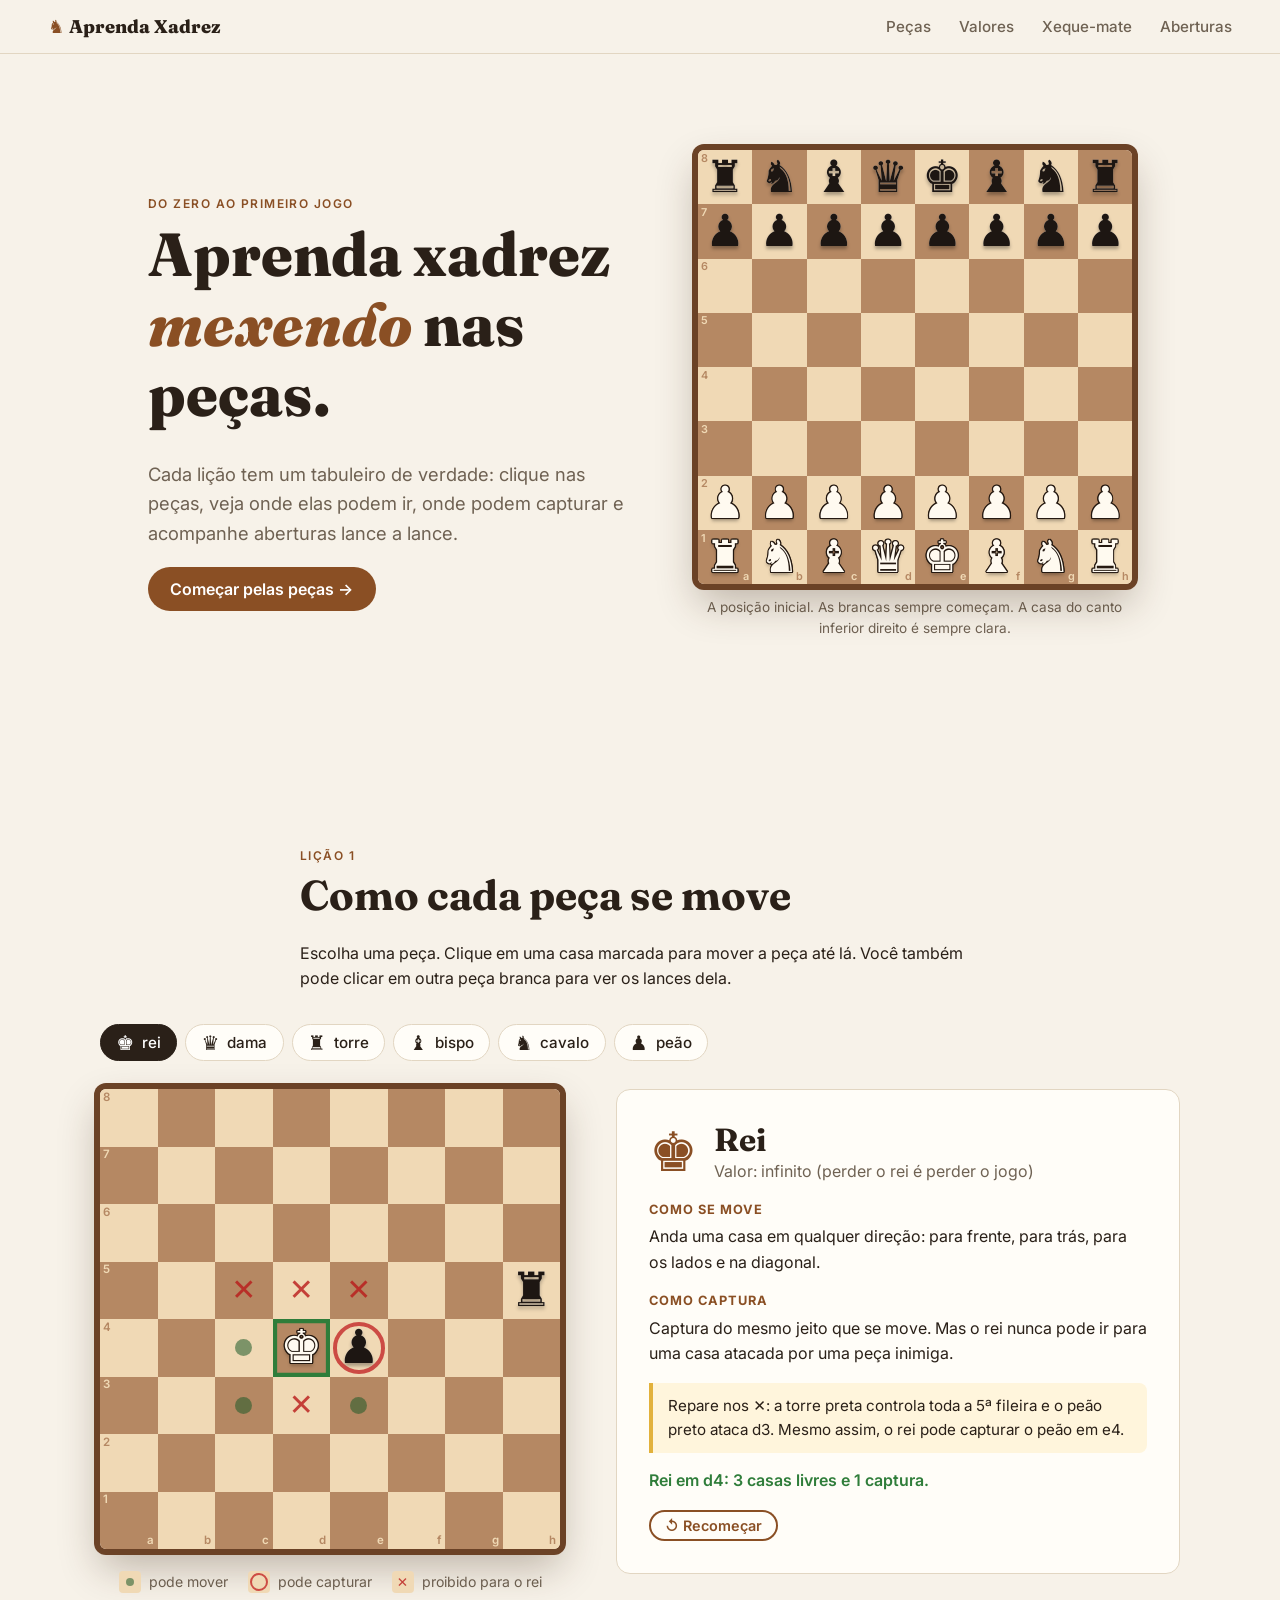
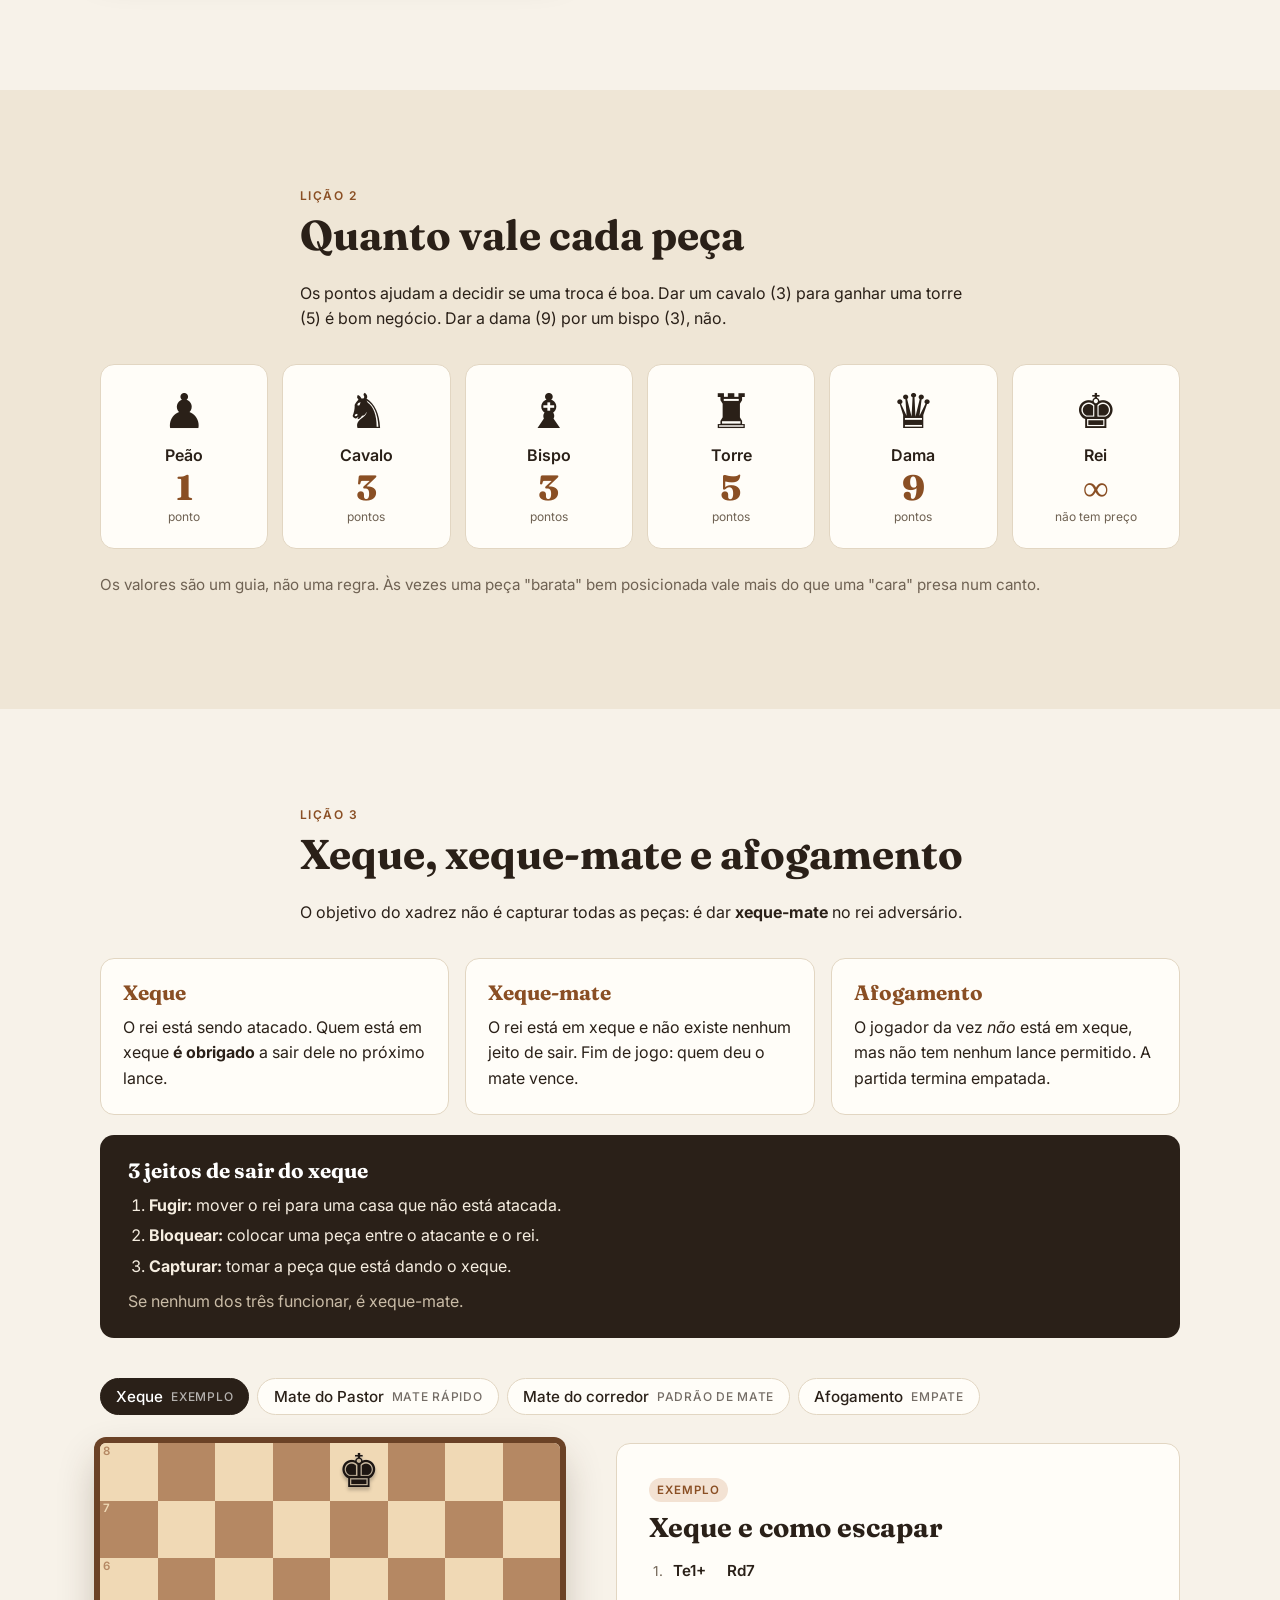
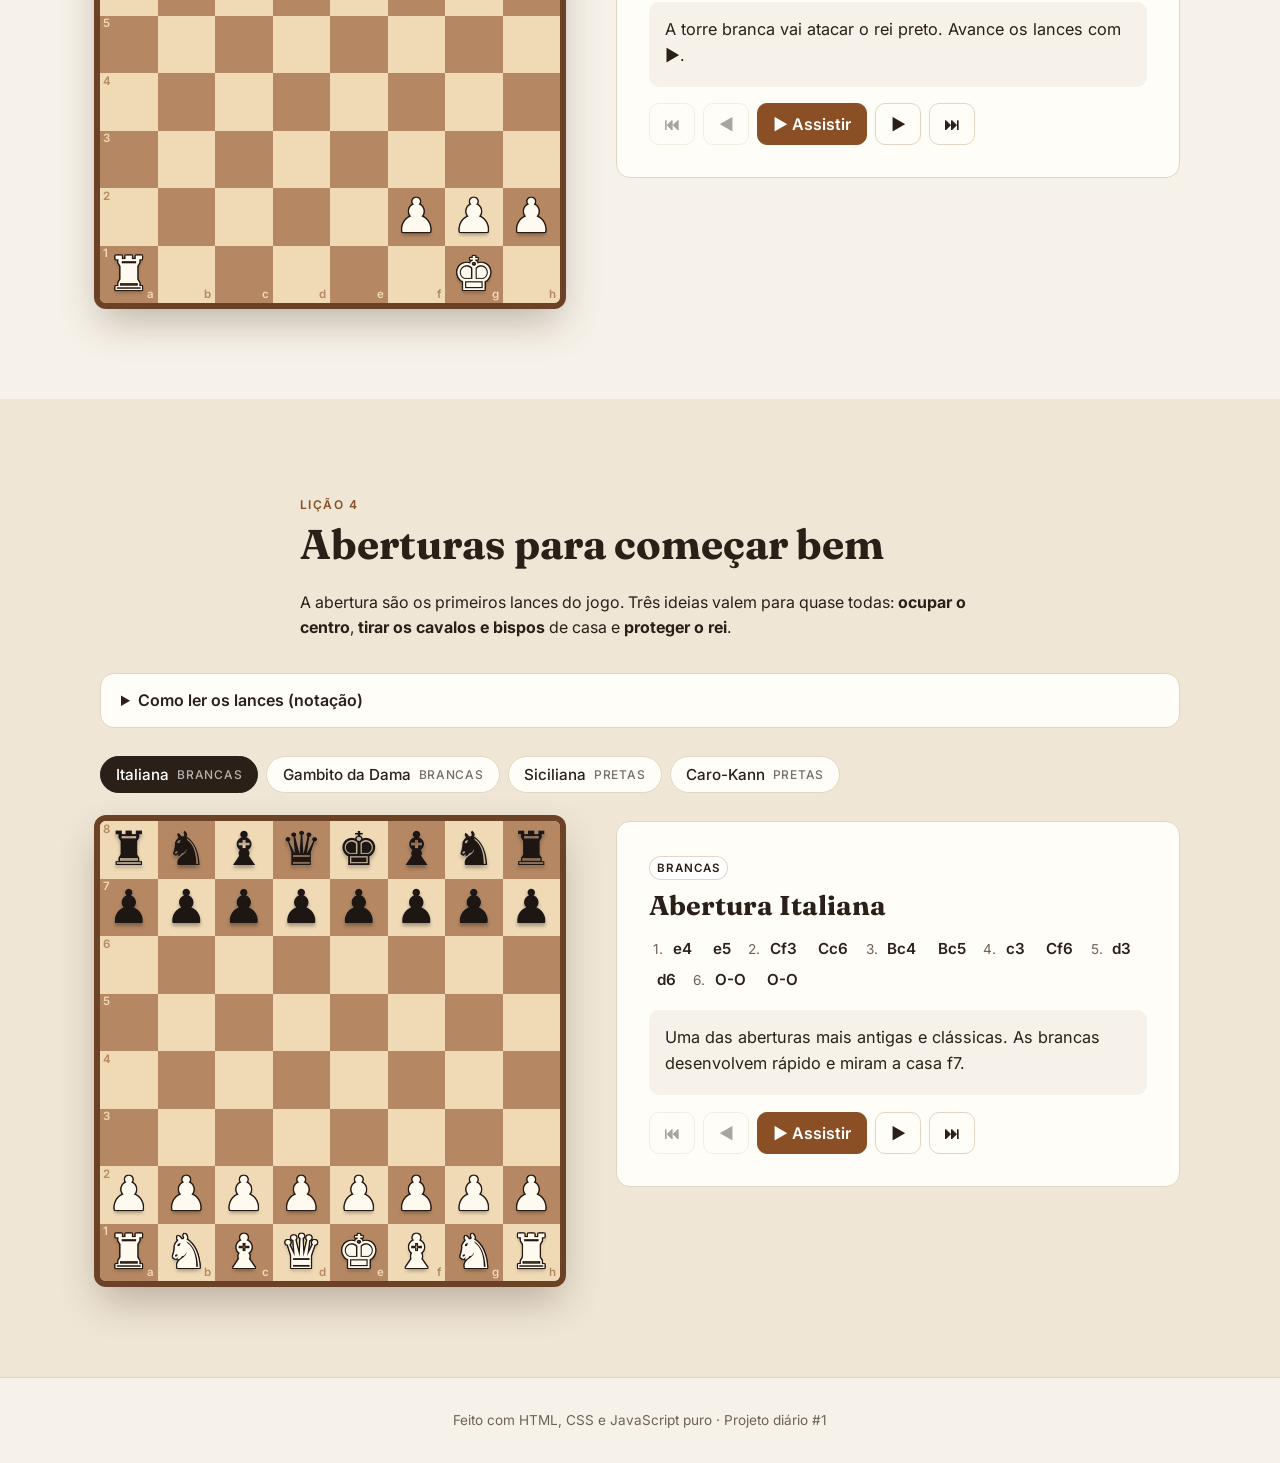
==== 2026-11-06-xadrez/index.html @ fc5ac52d "Dia 1: site interativo para aprender xadrez Movimento das peças, valores, xeque-mate e aberturas (It" ====
<!DOCTYPE html>
<html lang="pt-BR">
<head>
  <meta charset="UTF-8">
  <meta name="viewport" content="width=device-width, initial-scale=1">
  <title>Aprenda Xadrez</title>
  <meta name="description" content="Aprenda a jogar xadrez: movimento das peças, valores, xeque-mate e aberturas, tudo interativo.">
  <link rel="preconnect" href="https://fonts.googleapis.com">
  <link rel="preconnect" href="https://fonts.gstatic.com" crossorigin>
  <link href="https://fonts.googleapis.com/css2?family=Fraunces:opsz,wght@9..144,600;9..144,800&family=Inter:wght@400;500;600&display=swap" rel="stylesheet">
  <link rel="stylesheet" href="style.css">
</head>
<body>
  <header class="topbar">
    <a class="brand" href="#inicio"><span aria-hidden="true">♞&#xFE0E;</span> Aprenda Xadrez</a>
    <nav aria-label="Seções">
      <a href="#pecas">Peças</a>
      <a href="#valores">Valores</a>
      <a href="#xeque">Xeque-mate</a>
      <a href="#aberturas">Aberturas</a>
    </nav>
  </header>

  <main>
    <section id="inicio" class="hero">
      <div class="hero-text">
        <p class="eyebrow">Do zero ao primeiro jogo</p>
        <h1>Aprenda xadrez <em>mexendo</em> nas peças.</h1>
        <p class="lead">Cada lição tem um tabuleiro de verdade: clique nas peças, veja onde elas podem ir, onde podem capturar e acompanhe aberturas lance a lance.</p>
        <a class="btn" href="#pecas">Começar pelas peças →</a>
      </div>
      <div class="hero-board">
        <div class="board" id="hero-board" aria-label="Tabuleiro na posição inicial"></div>
        <p class="caption">A posição inicial. As brancas sempre começam. A casa do canto inferior direito é sempre clara.</p>
      </div>
    </section>

    <section id="pecas" class="section">
      <div class="section-head">
        <p class="eyebrow">Lição 1</p>
        <h2>Como cada peça se move</h2>
        <p>Escolha uma peça. Clique em uma casa marcada para mover a peça até lá. Você também pode clicar em outra peça branca para ver os lances dela.</p>
      </div>

      <div class="tabs" id="piece-tabs" role="tablist" aria-label="Peças"></div>

      <div class="lesson">
        <div class="board-wrap">
          <div class="board" id="explorer-board"></div>
          <ul class="legend">
            <li><span class="key key-move"></span> pode mover</li>
            <li><span class="key key-capture"></span> pode capturar</li>
            <li><span class="key key-danger">✕</span> proibido para o rei</li>
          </ul>
        </div>
        <article class="panel" id="explorer-info" aria-live="polite">
          <div class="piece-title">
            <span class="piece-glyph" id="ex-glyph"></span>
            <div>
              <h3 id="ex-name"></h3>
              <p class="muted" id="ex-value"></p>
            </div>
          </div>
          <h4>Como se move</h4>
          <p id="ex-move"></p>
          <h4>Como captura</h4>
          <p id="ex-capture"></p>
          <p class="tip" id="ex-tip"></p>
          <p class="counter" id="ex-counter"></p>
          <button class="btn btn-ghost" id="ex-reset" type="button">↺ Recomeçar</button>
        </article>
      </div>
    </section>

    <section id="valores" class="section alt">
      <div class="section-head">
        <p class="eyebrow">Lição 2</p>
        <h2>Quanto vale cada peça</h2>
        <p>Os pontos ajudam a decidir se uma troca é boa. Dar um cavalo (3) para ganhar uma torre (5) é bom negócio. Dar a dama (9) por um bispo (3), não.</p>
      </div>
      <div class="values" id="values"></div>
      <p class="note-box">Os valores são um guia, não uma regra. Às vezes uma peça "barata" bem posicionada vale mais do que uma "cara" presa num canto.</p>
    </section>

    <section id="xeque" class="section">
      <div class="section-head">
        <p class="eyebrow">Lição 3</p>
        <h2>Xeque, xeque-mate e afogamento</h2>
        <p>O objetivo do xadrez não é capturar todas as peças: é dar <strong>xeque-mate</strong> no rei adversário.</p>
      </div>

      <div class="rules">
        <div class="rule">
          <h3>Xeque</h3>
          <p>O rei está sendo atacado. Quem está em xeque <strong>é obrigado</strong> a sair dele no próximo lance.</p>
        </div>
        <div class="rule">
          <h3>Xeque-mate</h3>
          <p>O rei está em xeque e não existe nenhum jeito de sair. Fim de jogo: quem deu o mate vence.</p>
        </div>
        <div class="rule">
          <h3>Afogamento</h3>
          <p>O jogador da vez <em>não</em> está em xeque, mas não tem nenhum lance permitido. A partida termina empatada.</p>
        </div>
      </div>

      <div class="escape">
        <h3>3 jeitos de sair do xeque</h3>
        <ol>
          <li><strong>Fugir:</strong> mover o rei para uma casa que não está atacada.</li>
          <li><strong>Bloquear:</strong> colocar uma peça entre o atacante e o rei.</li>
          <li><strong>Capturar:</strong> tomar a peça que está dando o xeque.</li>
        </ol>
        <p class="muted">Se nenhum dos três funcionar, é xeque-mate.</p>
      </div>

      <div class="player" id="mate-player"></div>
    </section>

    <section id="aberturas" class="section alt">
      <div class="section-head">
        <p class="eyebrow">Lição 4</p>
        <h2>Aberturas para começar bem</h2>
        <p>A abertura são os primeiros lances do jogo. Três ideias valem para quase todas: <strong>ocupar o centro</strong>, <strong>tirar os cavalos e bispos</strong> de casa e <strong>proteger o rei</strong>.</p>
      </div>

      <details class="notation">
        <summary>Como ler os lances (notação)</summary>
        <p>Cada casa tem um nome: a letra da coluna (a–h) e o número da fileira (1–8). A letra antes da casa diz qual peça se moveu:</p>
        <ul>
          <li><strong>R</strong> = Rei, <strong>D</strong> = Dama, <strong>T</strong> = Torre, <strong>B</strong> = Bispo, <strong>C</strong> = Cavalo. O peão não tem letra.</li>
          <li><strong>x</strong> = captura (ex.: <code>Cxd4</code>, o cavalo captura em d4).</li>
          <li><strong>+</strong> = xeque, <strong>#</strong> = xeque-mate.</li>
          <li><strong>O-O</strong> = roque: o rei anda duas casas em direção à torre e a torre pula por cima dele, deixando o rei protegido no canto.</li>
        </ul>
      </details>

      <div class="player" id="opening-player"></div>
    </section>
  </main>

  <footer class="footer">
    <p>Feito com HTML, CSS e JavaScript puro · Projeto diário #1</p>
  </footer>

  <script src="app.js"></script>
</body>
</html>
---- 2026-11-06-xadrez/style.css ----
:root {
  --bg: #f7f2e9;
  --bg-alt: #efe6d6;
  --surface: #fffdf8;
  --ink: #2a2018;
  --muted: #6f6253;
  --line: #e2d6c2;
  --accent: #8a4f24;
  --accent-ink: #fff;
  --sq-light: #f0d9b5;
  --sq-dark: #b58863;
  --move: rgba(30, 90, 40, 0.55);
  --capture: rgba(196, 40, 40, 0.8);
  --danger: rgba(185, 25, 25, 0.8);
  --last: rgba(255, 221, 51, 0.45);
  --select: #2f7d3a;
  --radius: 14px;
  --serif: "Fraunces", Georgia, serif;
  --sans: "Inter", system-ui, -apple-system, "Segoe UI", sans-serif;
  --glyph: "Segoe UI Symbol", "Noto Sans Symbols 2", "Apple Symbols", "DejaVu Sans", serif;
}

* { box-sizing: border-box; }
html { scroll-behavior: smooth; scroll-padding-top: 72px; }
body {
  margin: 0;
  background: var(--bg);
  color: var(--ink);
  font: 16px/1.6 var(--sans);
}
h1, h2, h3 { font-family: var(--serif); line-height: 1.15; margin: 0 0 .5em; }
h4 { margin: 1.2em 0 .3em; font-size: .8rem; text-transform: uppercase; letter-spacing: .08em; color: var(--accent); }
p { margin: 0 0 1em; }
code { background: var(--bg-alt); padding: .1em .35em; border-radius: 4px; }
.muted { color: var(--muted); }

/* ---------- Topo ---------- */
.topbar {
  position: sticky; top: 0; z-index: 10;
  display: flex; align-items: center; justify-content: space-between; gap: 16px;
  padding: 12px clamp(16px, 4vw, 48px);
  background: rgba(247, 242, 233, .92);
  backdrop-filter: blur(8px);
  border-bottom: 1px solid var(--line);
}
.brand { font-family: var(--serif); font-weight: 800; font-size: 1.15rem; color: var(--ink); text-decoration: none; white-space: nowrap; }
.brand span { font-family: var(--glyph); color: var(--accent); }
.topbar nav { display: flex; gap: clamp(10px, 2.5vw, 28px); overflow-x: auto; }
.topbar nav a { color: var(--muted); text-decoration: none; font-weight: 500; font-size: .95rem; white-space: nowrap; }
.topbar nav a:hover { color: var(--accent); }

/* ---------- Seções ---------- */
.section, .hero { padding: clamp(48px, 8vw, 96px) clamp(16px, 4vw, 48px); }
.section > *, .hero { max-width: 1080px; margin-left: auto; margin-right: auto; }
.section.alt { background: var(--bg-alt); }
.section-head { max-width: 680px; margin-bottom: 32px; }
.section-head h2 { font-size: clamp(1.8rem, 4vw, 2.6rem); }
.eyebrow { text-transform: uppercase; letter-spacing: .12em; font-size: .75rem; font-weight: 600; color: var(--accent); margin-bottom: .6em; }

.hero { display: grid; grid-template-columns: 1.1fr 1fr; gap: clamp(32px, 6vw, 72px); align-items: center; }
.hero h1 { font-size: clamp(2.3rem, 5.5vw, 3.8rem); font-weight: 800; }
.hero h1 em { color: var(--accent); }
.lead { font-size: 1.15rem; color: var(--muted); max-width: 34em; }
.caption { font-size: .85rem; color: var(--muted); margin-top: 12px; text-align: center; }

.btn {
  display: inline-block; border: 0; cursor: pointer;
  background: var(--accent); color: var(--accent-ink);
  font: 600 1rem var(--sans); text-decoration: none;
  padding: .75em 1.4em; border-radius: 999px;
  transition: transform .15s, box-shadow .15s;
}
.btn:hover { transform: translateY(-1px); box-shadow: 0 6px 18px rgba(138, 79, 36, .25); }
.btn-ghost { background: transparent; color: var(--accent); box-shadow: inset 0 0 0 2px var(--accent); padding: .5em 1.1em; font-size: .9rem; }
.btn-ghost:hover { box-shadow: inset 0 0 0 2px var(--accent); background: rgba(138, 79, 36, .08); }

/* ---------- Tabuleiro ---------- */
.board {
  display: grid; grid-template-columns: repeat(8, 1fr);
  width: 100%; max-width: 460px; aspect-ratio: 1;
  margin: 0 auto;
  container-type: inline-size;
  border-radius: 6px; overflow: hidden;
  box-shadow: 0 0 0 6px #6b4226, 0 18px 40px rgba(60, 35, 15, .3);
}
.sq {
  position: relative; display: flex; align-items: center; justify-content: center;
  border: 0; padding: 0; margin: 0; font: inherit; color: inherit;
  aspect-ratio: 1;
}
button.sq { cursor: pointer; }
button.sq:focus-visible { outline: 3px solid #1d6fd6; outline-offset: -3px; z-index: 3; }
.sq.light { background-color: var(--sq-light); }
.sq.dark { background-color: var(--sq-dark); }
.sq.last { background-image: linear-gradient(var(--last), var(--last)); }
.sq.check { background-image: radial-gradient(circle, rgba(255, 0, 0, .9) 0%, rgba(230, 0, 0, .55) 40%, transparent 75%); }
.sq.selected { box-shadow: inset 0 0 0 .9cqw var(--select); }

.pc {
  position: relative; z-index: 2;
  font-family: var(--glyph); font-size: 10.2cqw; line-height: 1;
  user-select: none; pointer-events: none;
  transition: transform .12s;
}
.pc.w {
  color: #fffaf0;
  text-shadow:
    .28cqw 0 0 #241810, -.28cqw 0 0 #241810, 0 .28cqw 0 #241810, 0 -.28cqw 0 #241810,
    .2cqw .2cqw 0 #241810, -.2cqw -.2cqw 0 #241810, .2cqw -.2cqw 0 #241810, -.2cqw .2cqw 0 #241810,
    0 .6cqw .8cqw rgba(0, 0, 0, .3);
}
.pc.b {
  color: #1d1612;
  text-shadow: 0 0 .15cqw rgba(255, 255, 255, .6), 0 .6cqw .8cqw rgba(0, 0, 0, .3);
}
button.sq:hover .pc { transform: scale(1.06); }

.sq.move::after {
  content: ""; position: absolute; width: 30%; height: 30%;
  border-radius: 50%; background: var(--move); z-index: 1;
}
.sq.capture::after {
  content: ""; position: absolute; inset: 5%;
  border-radius: 50%; border: 1cqw solid var(--capture); z-index: 3;
}
.sq.danger::after {
  content: "✕"; position: absolute; z-index: 1;
  color: var(--danger); font-size: 6.5cqw; font-weight: 700; line-height: 1;
}
.coord { position: absolute; font-size: 2.5cqw; font-weight: 600; line-height: 1; pointer-events: none; }
.coord.rank { top: .6cqw; left: .7cqw; }
.coord.file { bottom: .6cqw; right: .8cqw; }
.sq.light .coord { color: var(--sq-dark); }
.sq.dark .coord { color: var(--sq-light); }

.legend { display: flex; flex-wrap: wrap; justify-content: center; gap: 8px 20px; list-style: none; padding: 0; margin: 22px 0 0; font-size: .88rem; color: var(--muted); }
.legend li { display: flex; align-items: center; gap: 8px; }
.key { width: 22px; height: 22px; border-radius: 4px; background: var(--sq-light); position: relative; display: inline-flex; align-items: center; justify-content: center; }
.key-move::after { content: ""; width: 8px; height: 8px; border-radius: 50%; background: var(--move); }
.key-capture::after { content: ""; position: absolute; inset: 2px; border-radius: 50%; border: 2.5px solid var(--capture); }
.key-danger { color: var(--danger); font-weight: 700; font-size: .85rem; }

/* ---------- Abas ---------- */
.tabs { display: flex; flex-wrap: wrap; gap: 8px; margin-bottom: 28px; }
.tab {
  display: inline-flex; align-items: center; gap: 8px;
  border: 1px solid var(--line); background: var(--surface); color: var(--ink);
  font: 500 .95rem var(--sans); padding: .5em 1em; border-radius: 999px; cursor: pointer;
  transition: background .15s, border-color .15s, color .15s;
}
.tab:hover { border-color: var(--accent); }
.tab[aria-selected="true"] { background: var(--ink); border-color: var(--ink); color: #fff; }
.tab .tg { font-family: var(--glyph); font-size: 1.25rem; line-height: 1; }
.tab small { opacity: .65; font-size: .75rem; text-transform: uppercase; letter-spacing: .06em; }

/* ---------- Lição / painel ---------- */
.lesson, .player-body { display: grid; grid-template-columns: minmax(0, 460px) minmax(0, 1fr); gap: clamp(28px, 5vw, 56px); align-items: start; }
.panel {
  background: var(--surface); border: 1px solid var(--line); border-radius: var(--radius);
  padding: clamp(20px, 3vw, 32px);
}
.piece-title { display: flex; align-items: center; gap: 16px; }
.piece-title h3 { font-size: 2rem; margin: 0; text-transform: capitalize; }
.piece-title p { margin: 0; }
.piece-glyph { font-family: var(--glyph); font-size: 3.4rem; line-height: 1; color: var(--accent); }
.tip { background: #fff5dc; border-left: 4px solid #e2b13c; padding: .7em 1em; border-radius: 0 8px 8px 0; font-size: .95rem; }
.counter { font-weight: 600; color: var(--select); }

/* ---------- Valores ---------- */
.values { display: grid; grid-template-columns: repeat(6, 1fr); gap: 14px; }
.value-card {
  background: var(--surface); border: 1px solid var(--line); border-radius: var(--radius);
  padding: 22px 12px; text-align: center;
}
.value-card .vg { font-family: var(--glyph); font-size: 3rem; line-height: 1; color: var(--ink); }
.value-card .vn { font-weight: 600; margin-top: 8px; text-transform: capitalize; }
.value-card .vp { font-family: var(--serif); font-size: 2.2rem; font-weight: 800; color: var(--accent); line-height: 1.1; }
.value-card .vl { font-size: .75rem; color: var(--muted); }
.note-box { margin-top: 24px; color: var(--muted); font-size: .95rem; }

/* ---------- Xeque ---------- */
.rules { display: grid; grid-template-columns: repeat(3, 1fr); gap: 16px; margin-bottom: 20px; }
.rule { background: var(--surface); border: 1px solid var(--line); border-radius: var(--radius); padding: 22px; }
.rule h3 { font-size: 1.3rem; color: var(--accent); }
.rule p { margin: 0; }
.escape { background: var(--ink); color: #f5ede0; border-radius: var(--radius); padding: 24px 28px; margin-bottom: 40px; }
.escape h3 { color: #fff; font-size: 1.3rem; }
.escape ol { margin: 0 0 .6em; padding-left: 1.3em; }
.escape li { margin-bottom: .3em; }
.escape .muted { color: #c9bba6; margin: 0; }

/* ---------- Player de lances ---------- */
.player .panel h3 { font-size: 1.7rem; }
.side-tag { display: inline-block; font-size: .72rem; font-weight: 600; text-transform: uppercase; letter-spacing: .08em; padding: .25em .7em; border-radius: 999px; margin-bottom: 10px; }
.side-tag.w { background: #fff; color: var(--ink); box-shadow: inset 0 0 0 1px var(--line); }
.side-tag.b { background: var(--ink); color: #fff; }
.side-tag.n { background: #f3e2d3; color: var(--accent); }
.movelist { display: flex; flex-wrap: wrap; gap: 4px 6px; list-style: none; padding: 0; margin: 14px 0 18px; }
.movelist li { display: inline-flex; align-items: baseline; gap: 2px; }
.movelist .num { color: var(--muted); font-size: .85rem; margin-left: 4px; }
.mv {
  border: 0; background: transparent; font: 600 .95rem var(--sans); color: var(--ink);
  padding: .25em .5em; border-radius: 6px; cursor: pointer;
}
.mv:hover { background: var(--bg-alt); }
.mv.active { background: var(--accent); color: #fff; }
.note { min-height: 5.2em; font-size: 1.02rem; background: var(--bg); border-radius: 10px; padding: 14px 16px; }
.note strong { color: var(--accent); }
.controls { display: flex; gap: 8px; flex-wrap: wrap; }
.ctrl {
  min-width: 46px; height: 42px; border-radius: 10px;
  border: 1px solid var(--line); background: var(--surface); color: var(--ink);
  font: 600 1rem var(--sans); cursor: pointer; padding: 0 12px;
}
.ctrl:hover:not(:disabled) { border-color: var(--accent); color: var(--accent); }
.ctrl:disabled { opacity: .4; cursor: default; }
.ctrl.play { background: var(--accent); border-color: var(--accent); color: #fff; min-width: 110px; }
.ctrl.play:hover { color: #fff; }

.notation { background: var(--surface); border: 1px solid var(--line); border-radius: var(--radius); padding: 14px 20px; margin-bottom: 28px; }
.notation summary { cursor: pointer; font-weight: 600; }
.notation[open] summary { margin-bottom: 10px; }
.notation ul { margin: 0; padding-left: 1.2em; }

.footer { text-align: center; padding: 32px 16px; color: var(--muted); font-size: .85rem; border-top: 1px solid var(--line); }
.footer p { margin: 0; }

/* ---------- Responsivo ---------- */
@media (max-width: 900px) {
  .hero, .lesson, .player-body { grid-template-columns: 1fr; }
  .hero-board { order: -1; }
  .values { grid-template-columns: repeat(3, 1fr); }
  .rules { grid-template-columns: 1fr; }
}
@media (max-width: 560px) {
  .topbar { flex-direction: column; align-items: flex-start; gap: 6px; padding-top: 10px; padding-bottom: 10px; }
  html { scroll-padding-top: 96px; }
  .values { grid-template-columns: repeat(2, 1fr); }
  .board { box-shadow: 0 0 0 4px #6b4226, 0 12px 28px rgba(60, 35, 15, .3); }
  .tab small { display: none; }
}
@media (prefers-reduced-motion: reduce) {
  html { scroll-behavior: auto; }
  * { transition: none !important; }
}
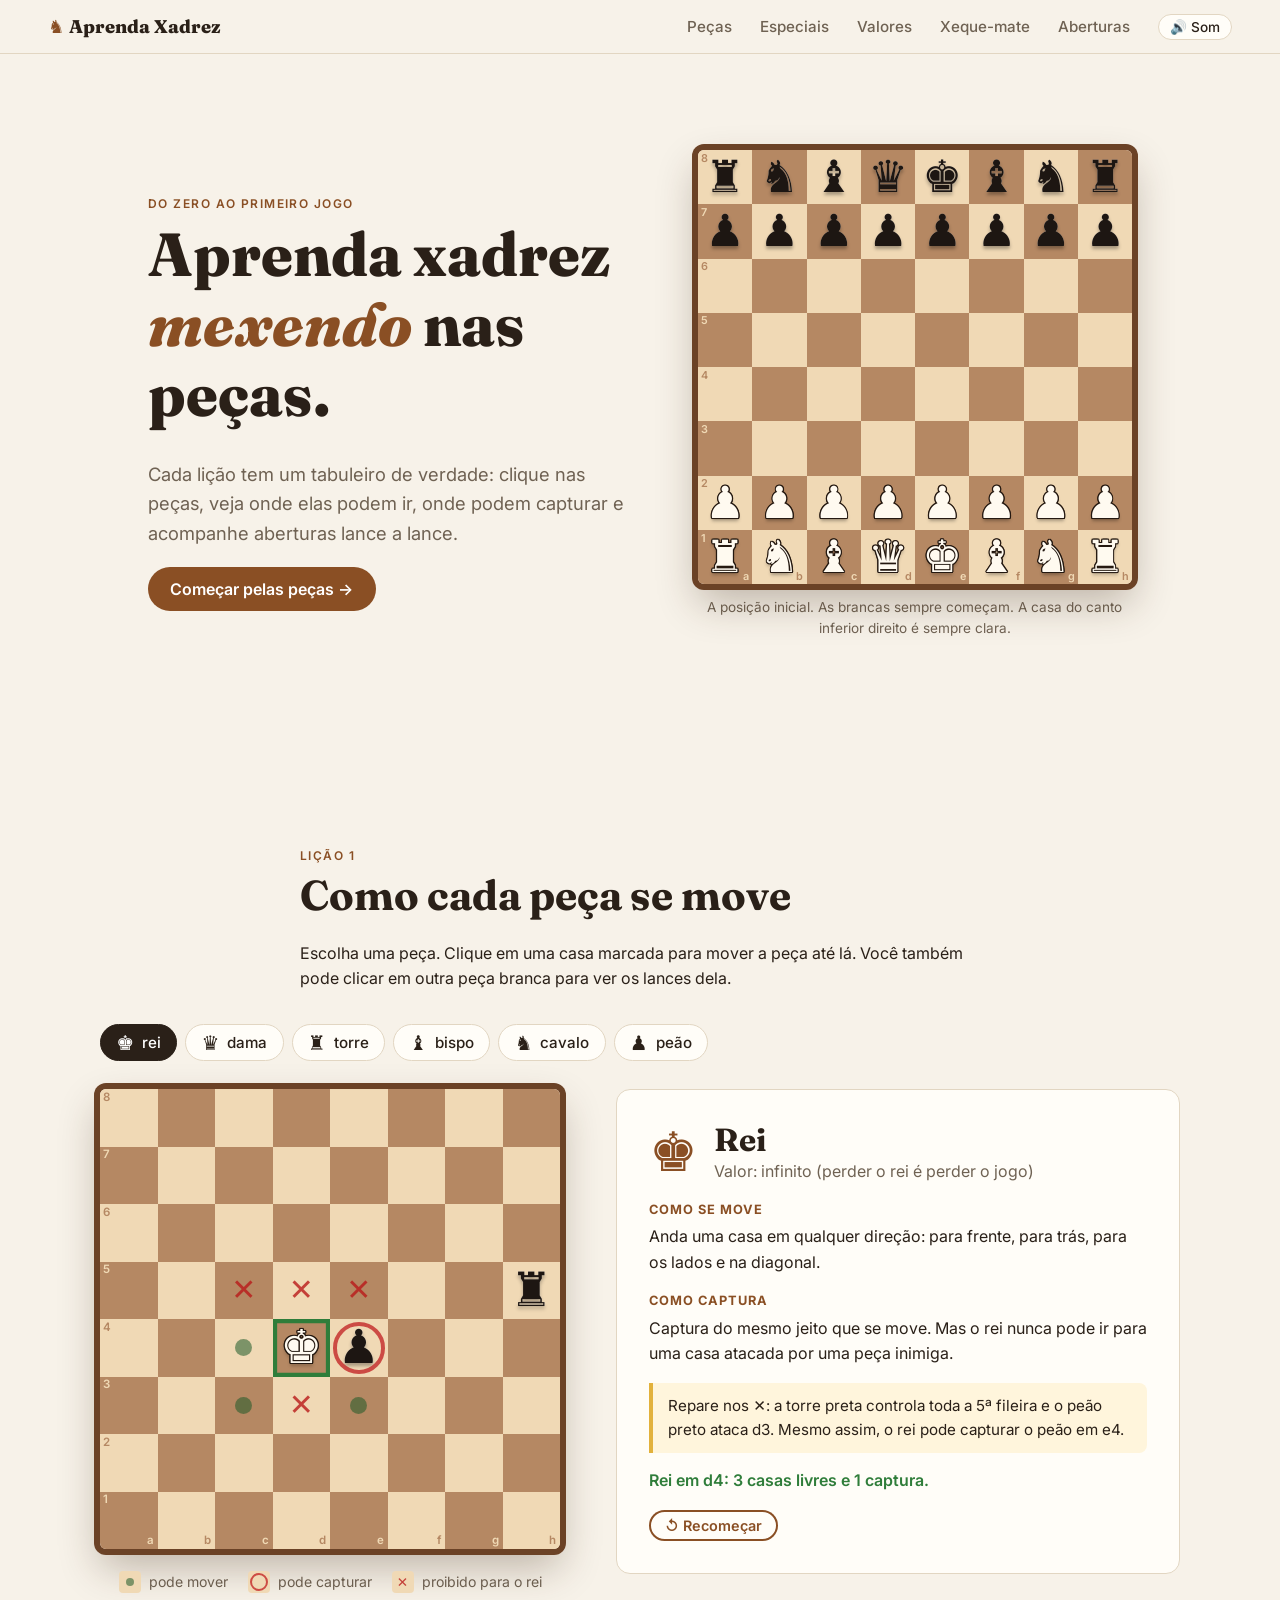
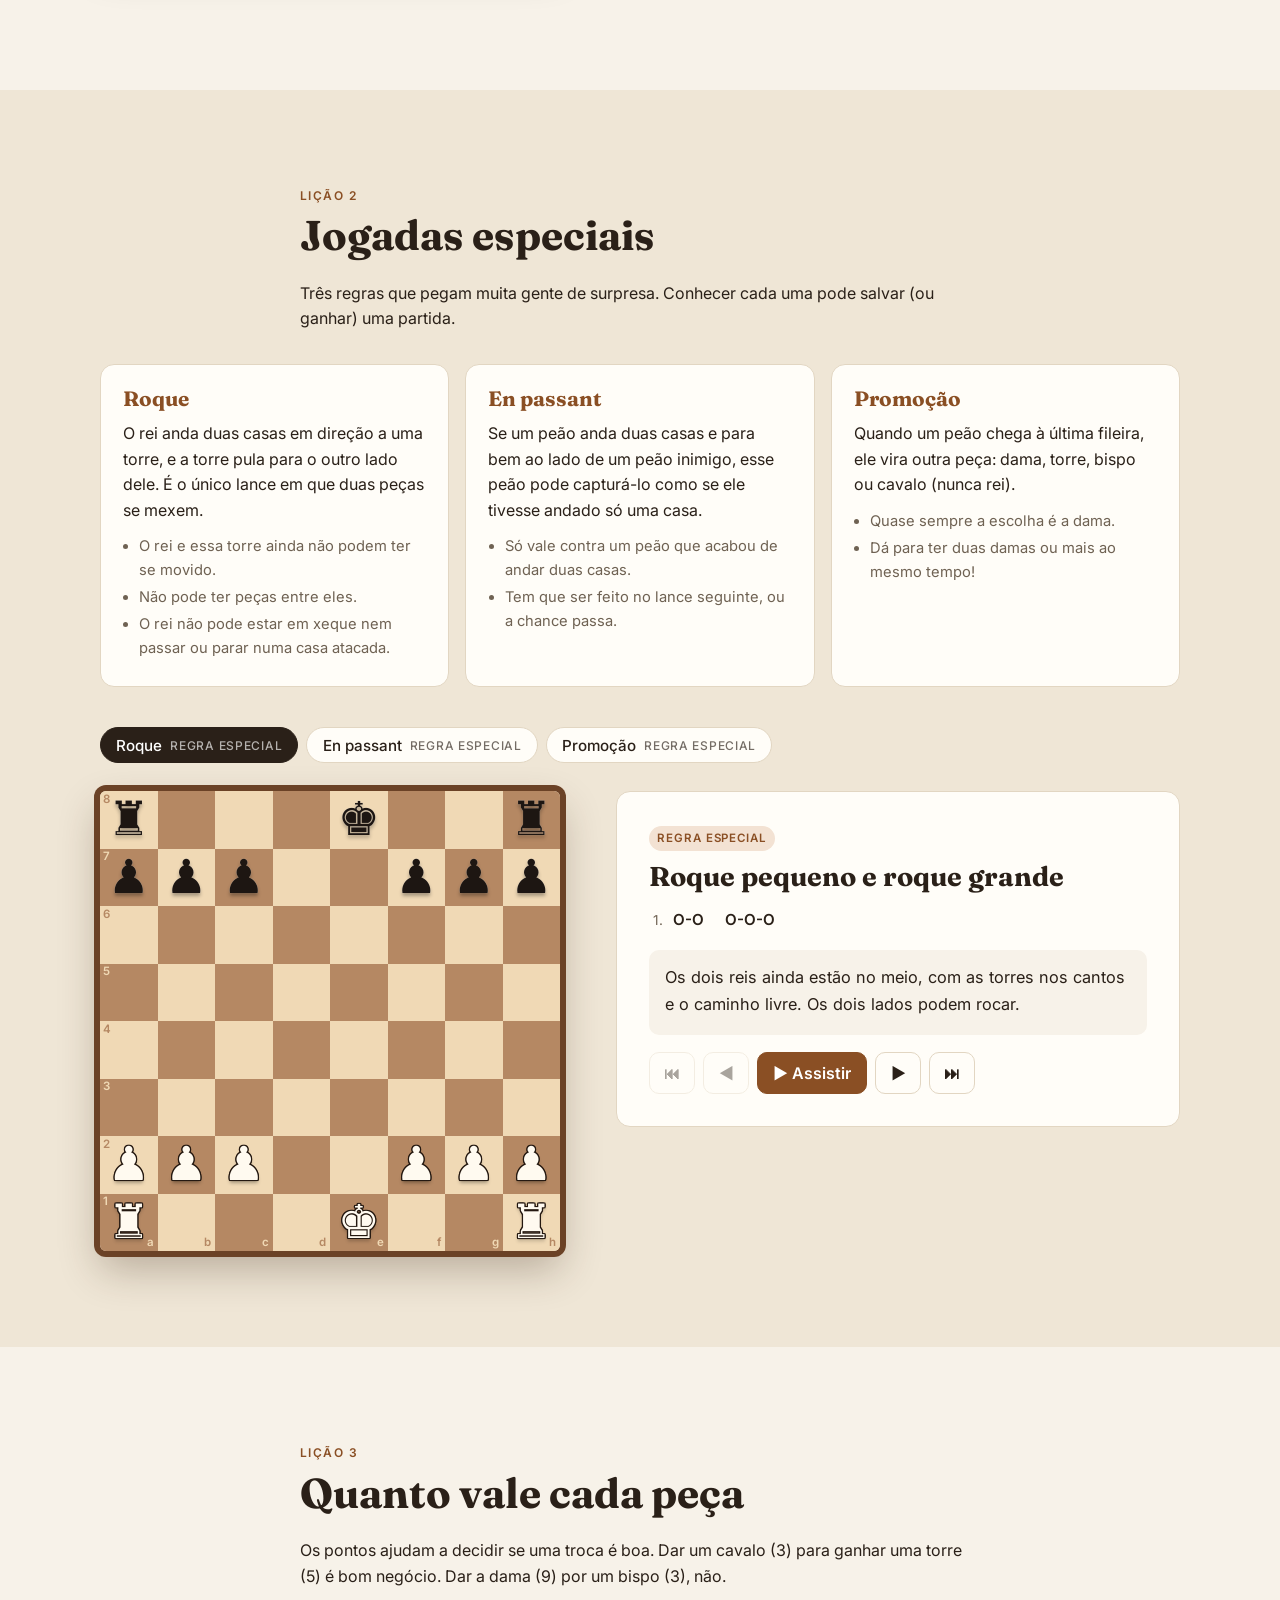
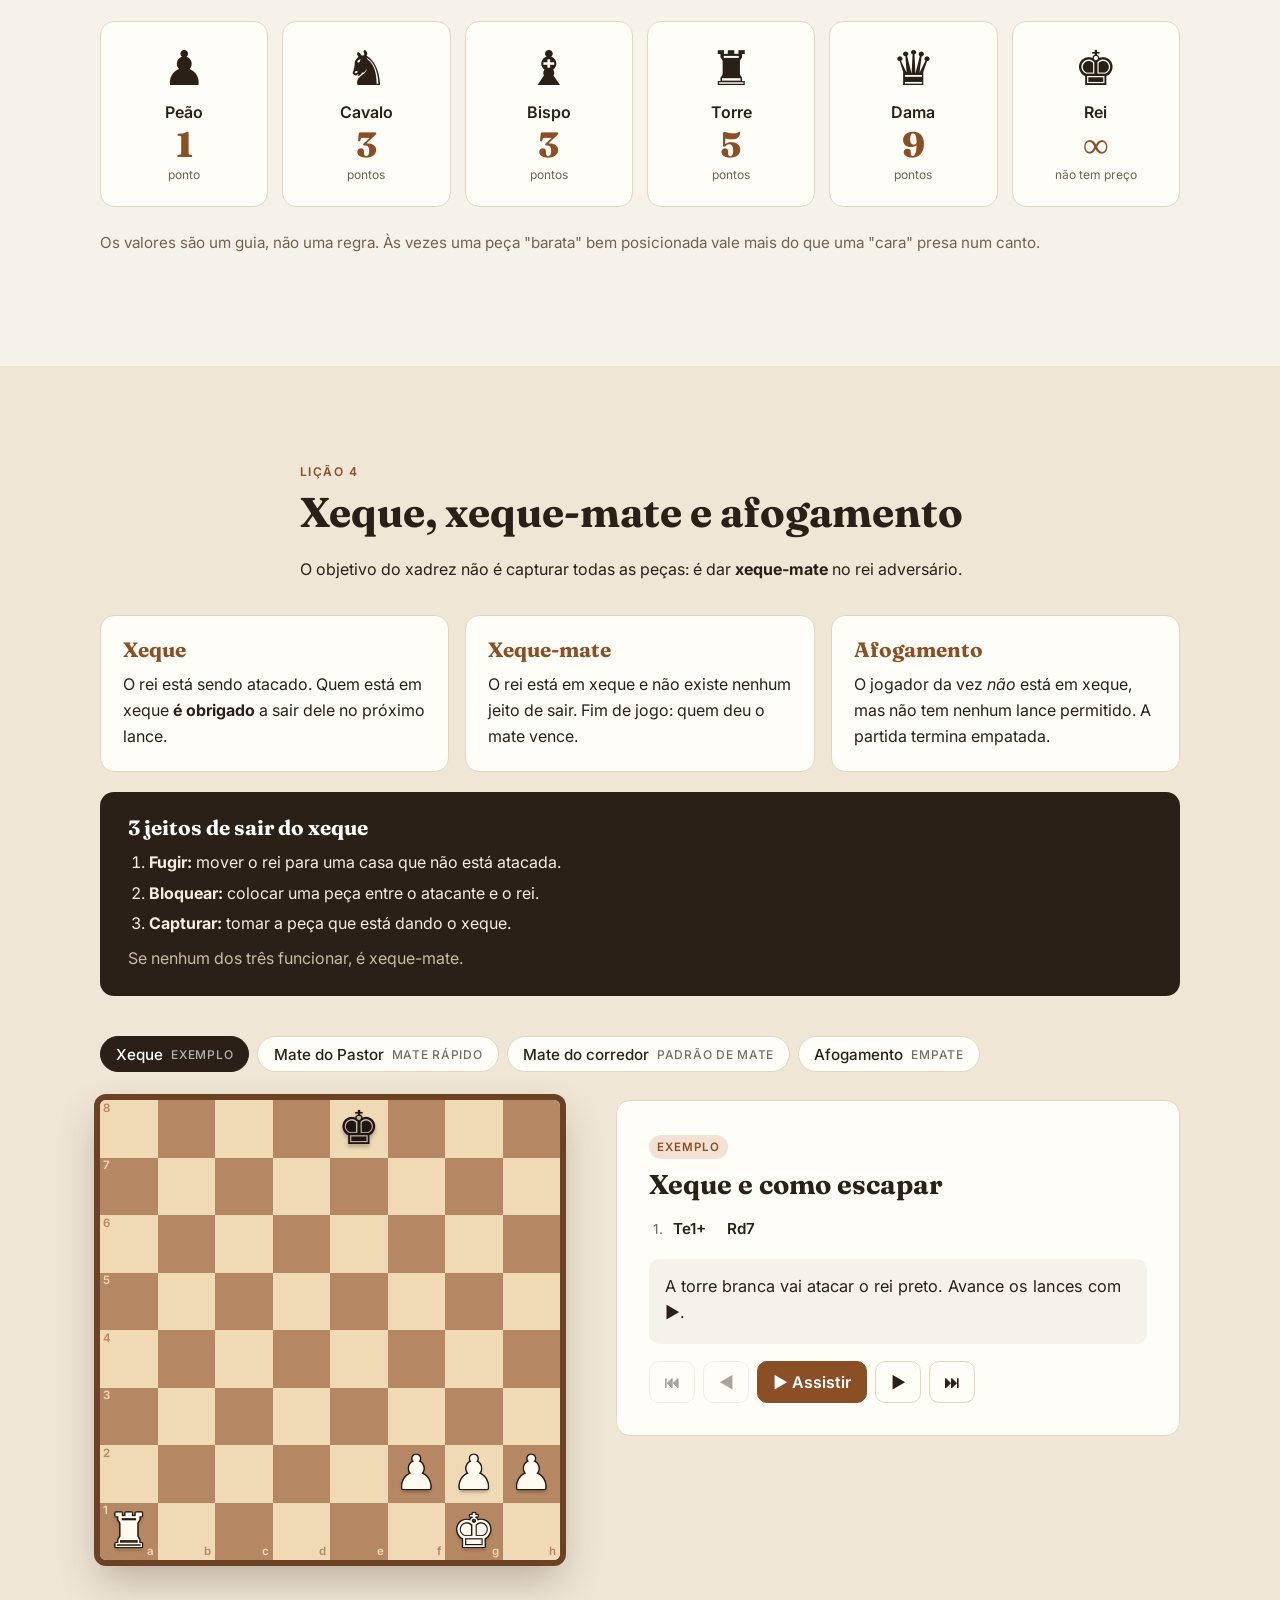
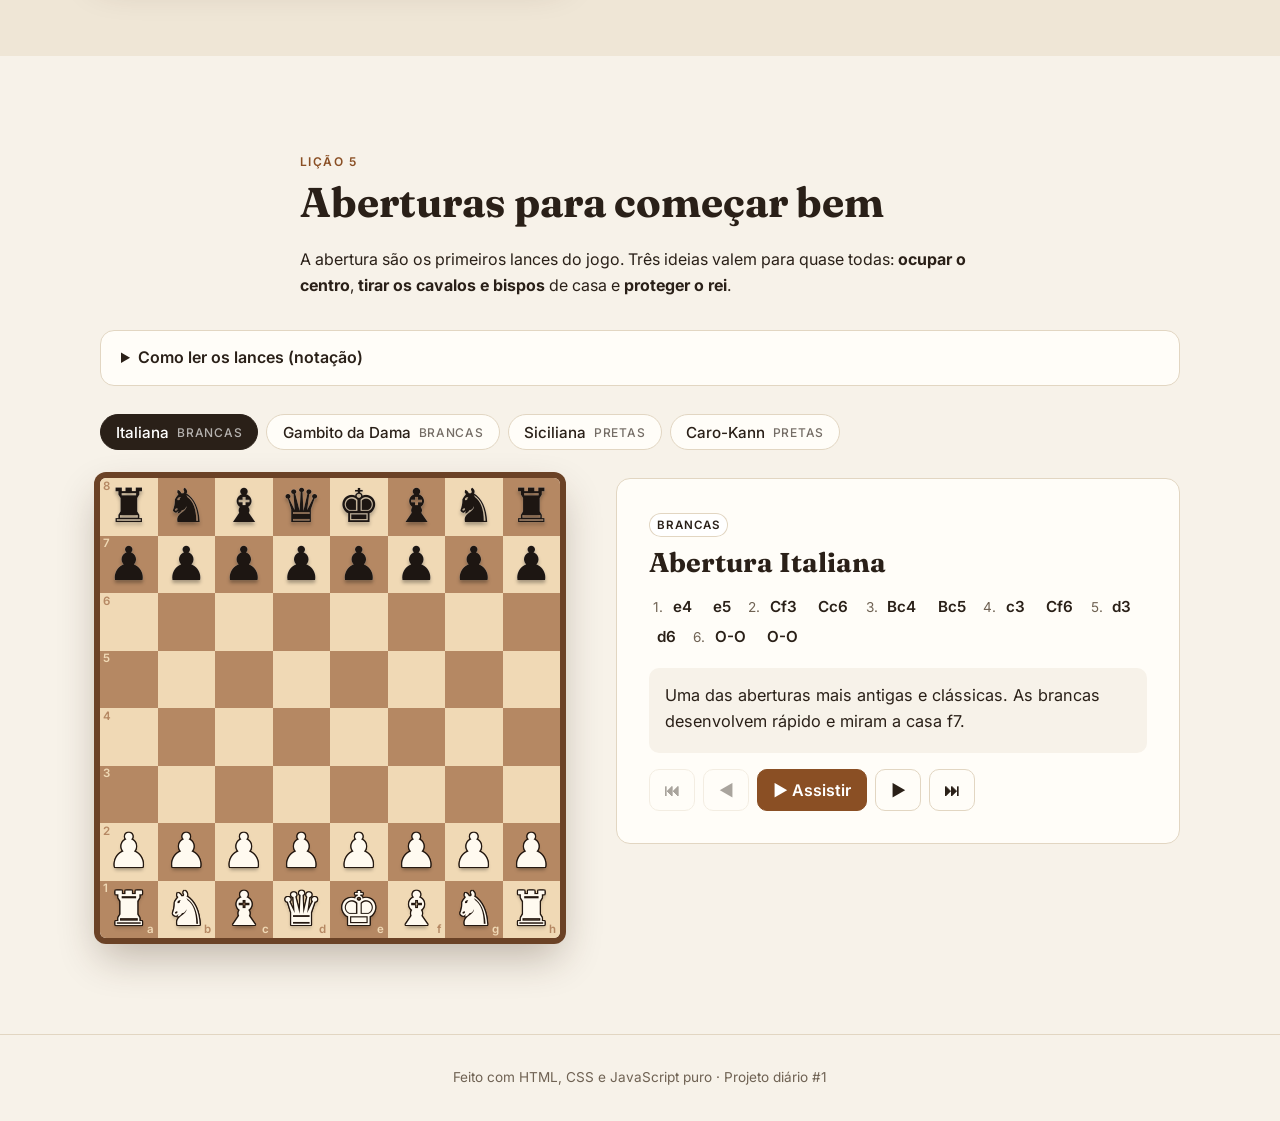
==== commit 5ba5b41e: "Xadrez: animações, sons, jogadas especiais e menu de promoção - Peças deslizam entre as casas; captu" ====
--- a/2026-11-06-xadrez/index.html
+++ b/2026-11-06-xadrez/index.html
@@ -15,9 +15,13 @@
     <a class="brand" href="#inicio"><span aria-hidden="true">♞&#xFE0E;</span> Aprenda Xadrez</a>
     <nav aria-label="Seções">
       <a href="#pecas">Peças</a>
+      <a href="#especiais">Especiais</a>
       <a href="#valores">Valores</a>
       <a href="#xeque">Xeque-mate</a>
       <a href="#aberturas">Aberturas</a>
+      <button class="sound-toggle" id="sound-toggle" type="button" aria-pressed="true">
+        <span aria-hidden="true">🔊</span> Som
+      </button>
     </nav>
   </header>
 
@@ -72,9 +76,47 @@
       </div>
     </section>
 
-    <section id="valores" class="section alt">
+    <section id="especiais" class="section alt">
       <div class="section-head">
         <p class="eyebrow">Lição 2</p>
+        <h2>Jogadas especiais</h2>
+        <p>Três regras que pegam muita gente de surpresa. Conhecer cada uma pode salvar (ou ganhar) uma partida.</p>
+      </div>
+
+      <div class="rules">
+        <div class="rule">
+          <h3>Roque</h3>
+          <p>O rei anda duas casas em direção a uma torre, e a torre pula para o outro lado dele. É o único lance em que duas peças se mexem.</p>
+          <ul>
+            <li>O rei e essa torre ainda não podem ter se movido.</li>
+            <li>Não pode ter peças entre eles.</li>
+            <li>O rei não pode estar em xeque nem passar ou parar numa casa atacada.</li>
+          </ul>
+        </div>
+        <div class="rule">
+          <h3>En passant</h3>
+          <p>Se um peão anda duas casas e para bem ao lado de um peão inimigo, esse peão pode capturá-lo como se ele tivesse andado só uma casa.</p>
+          <ul>
+            <li>Só vale contra um peão que acabou de andar duas casas.</li>
+            <li>Tem que ser feito no lance seguinte, ou a chance passa.</li>
+          </ul>
+        </div>
+        <div class="rule">
+          <h3>Promoção</h3>
+          <p>Quando um peão chega à última fileira, ele vira outra peça: dama, torre, bispo ou cavalo (nunca rei).</p>
+          <ul>
+            <li>Quase sempre a escolha é a dama.</li>
+            <li>Dá para ter duas damas ou mais ao mesmo tempo!</li>
+          </ul>
+        </div>
+      </div>
+
+      <div class="player" id="special-player"></div>
+    </section>
+
+    <section id="valores" class="section">
+      <div class="section-head">
+        <p class="eyebrow">Lição 3</p>
         <h2>Quanto vale cada peça</h2>
         <p>Os pontos ajudam a decidir se uma troca é boa. Dar um cavalo (3) para ganhar uma torre (5) é bom negócio. Dar a dama (9) por um bispo (3), não.</p>
       </div>
@@ -82,9 +124,9 @@
       <p class="note-box">Os valores são um guia, não uma regra. Às vezes uma peça "barata" bem posicionada vale mais do que uma "cara" presa num canto.</p>
     </section>
 
-    <section id="xeque" class="section">
+    <section id="xeque" class="section alt">
       <div class="section-head">
-        <p class="eyebrow">Lição 3</p>
+        <p class="eyebrow">Lição 4</p>
         <h2>Xeque, xeque-mate e afogamento</h2>
         <p>O objetivo do xadrez não é capturar todas as peças: é dar <strong>xeque-mate</strong> no rei adversário.</p>
       </div>
@@ -117,9 +159,9 @@
       <div class="player" id="mate-player"></div>
     </section>
 
-    <section id="aberturas" class="section alt">
+    <section id="aberturas" class="section">
       <div class="section-head">
-        <p class="eyebrow">Lição 4</p>
+        <p class="eyebrow">Lição 5</p>
         <h2>Aberturas para começar bem</h2>
         <p>A abertura são os primeiros lances do jogo. Três ideias valem para quase todas: <strong>ocupar o centro</strong>, <strong>tirar os cavalos e bispos</strong> de casa e <strong>proteger o rei</strong>.</p>
       </div>
@@ -131,7 +173,8 @@
           <li><strong>R</strong> = Rei, <strong>D</strong> = Dama, <strong>T</strong> = Torre, <strong>B</strong> = Bispo, <strong>C</strong> = Cavalo. O peão não tem letra.</li>
           <li><strong>x</strong> = captura (ex.: <code>Cxd4</code>, o cavalo captura em d4).</li>
           <li><strong>+</strong> = xeque, <strong>#</strong> = xeque-mate.</li>
-          <li><strong>O-O</strong> = roque: o rei anda duas casas em direção à torre e a torre pula por cima dele, deixando o rei protegido no canto.</li>
+          <li><strong>O-O</strong> = roque pequeno, <strong>O-O-O</strong> = roque grande (veja a Lição 2).</li>
+          <li><strong>e.p.</strong> = en passant, <strong>=D</strong> = promoção a dama.</li>
         </ul>
       </details>
 
--- a/2026-11-06-xadrez/style.css
+++ b/2026-11-06-xadrez/style.css
@@ -48,6 +48,14 @@
 .topbar nav { display: flex; gap: clamp(10px, 2.5vw, 28px); overflow-x: auto; }
 .topbar nav a { color: var(--muted); text-decoration: none; font-weight: 500; font-size: .95rem; white-space: nowrap; }
 .topbar nav a:hover { color: var(--accent); }
+.topbar nav { align-items: center; }
+.sound-toggle {
+  border: 1px solid var(--line); background: var(--surface); color: var(--ink);
+  font: 500 .85rem var(--sans); padding: .3em .8em; border-radius: 999px; cursor: pointer;
+  white-space: nowrap;
+}
+.sound-toggle:hover { border-color: var(--accent); color: var(--accent); }
+.sound-toggle[aria-pressed="false"] { color: var(--muted); }
 
 /* ---------- Seções ---------- */
 .section, .hero { padding: clamp(48px, 8vw, 96px) clamp(16px, 4vw, 48px); }
@@ -114,6 +122,42 @@
   text-shadow: 0 0 .15cqw rgba(255, 255, 255, .6), 0 .6cqw .8cqw rgba(0, 0, 0, .3);
 }
 button.sq:hover .pc { transform: scale(1.06); }
+.pc.moving { z-index: 6; }
+.pc.ghost { position: absolute; z-index: 1; }
+
+/* ---------- Menu de promoção ---------- */
+.board { position: relative; }
+.promo-backdrop {
+  position: absolute; inset: 0; z-index: 10;
+  background: rgba(30, 20, 12, .45);
+  animation: promo-fade .15s ease-out;
+}
+.promo-menu {
+  position: absolute; z-index: 11; width: 12.5%;
+  display: flex; flex-direction: column;
+  background: #fffdf8; border-radius: 1.2cqw;
+  box-shadow: 0 1.5cqw 4cqw rgba(0, 0, 0, .45);
+  overflow: hidden;
+  animation: promo-in .18s cubic-bezier(.25, .8, .3, 1);
+}
+.promo-menu.up { transform-origin: bottom center; }
+.promo-menu.down { transform-origin: top center; }
+.promo-opt {
+  aspect-ratio: 1; width: 100%;
+  display: flex; align-items: center; justify-content: center;
+  border: 0; padding: 0; background: transparent; cursor: pointer;
+  transition: background .12s;
+}
+.promo-opt .pc { pointer-events: none; transition: transform .12s; }
+.promo-opt:hover, .promo-opt:focus-visible { background: #f3e2d3; outline: none; }
+.promo-opt:hover .pc, .promo-opt:focus-visible .pc { transform: scale(1.12); }
+.promo-cancel {
+  height: 6cqw; border: 0; background: #efe6d6; color: var(--muted);
+  font: 600 3cqw var(--sans); cursor: pointer;
+}
+.promo-cancel:hover, .promo-cancel:focus-visible { background: #e2d6c2; color: var(--ink); outline: none; }
+@keyframes promo-in { from { opacity: 0; transform: scaleY(.6); } to { opacity: 1; transform: none; } }
+@keyframes promo-fade { from { opacity: 0; } to { opacity: 1; } }
 
 .sq.move::after {
   content: ""; position: absolute; width: 30%; height: 30%;
@@ -183,6 +227,9 @@
 .rule { background: var(--surface); border: 1px solid var(--line); border-radius: var(--radius); padding: 22px; }
 .rule h3 { font-size: 1.3rem; color: var(--accent); }
 .rule p { margin: 0; }
+.rule ul { margin: .8em 0 0; padding-left: 1.1em; font-size: .92rem; color: var(--muted); }
+.rule li { margin-bottom: .25em; }
+#especiais .rules { margin-bottom: 40px; }
 .escape { background: var(--ink); color: #f5ede0; border-radius: var(--radius); padding: 24px 28px; margin-bottom: 40px; }
 .escape h3 { color: #fff; font-size: 1.3rem; }
 .escape ol { margin: 0 0 .6em; padding-left: 1.3em; }
@@ -232,9 +279,13 @@
   .values { grid-template-columns: repeat(3, 1fr); }
   .rules { grid-template-columns: 1fr; }
 }
+@media (max-width: 760px) {
+  .topbar { flex-direction: column; align-items: flex-start; gap: 6px; padding-top: 10px; padding-bottom: 10px; }
+  .topbar nav { width: 100%; scrollbar-width: none; }
+  .topbar nav::-webkit-scrollbar { display: none; }
+  html { scroll-padding-top: 96px; }
+}
 @media (max-width: 560px) {
-  .topbar { flex-direction: column; align-items: flex-start; gap: 6px; padding-top: 10px; padding-bottom: 10px; }
-  html { scroll-padding-top: 96px; }
   .values { grid-template-columns: repeat(2, 1fr); }
   .board { box-shadow: 0 0 0 4px #6b4226, 0 12px 28px rgba(60, 35, 15, .3); }
   .tab small { display: none; }
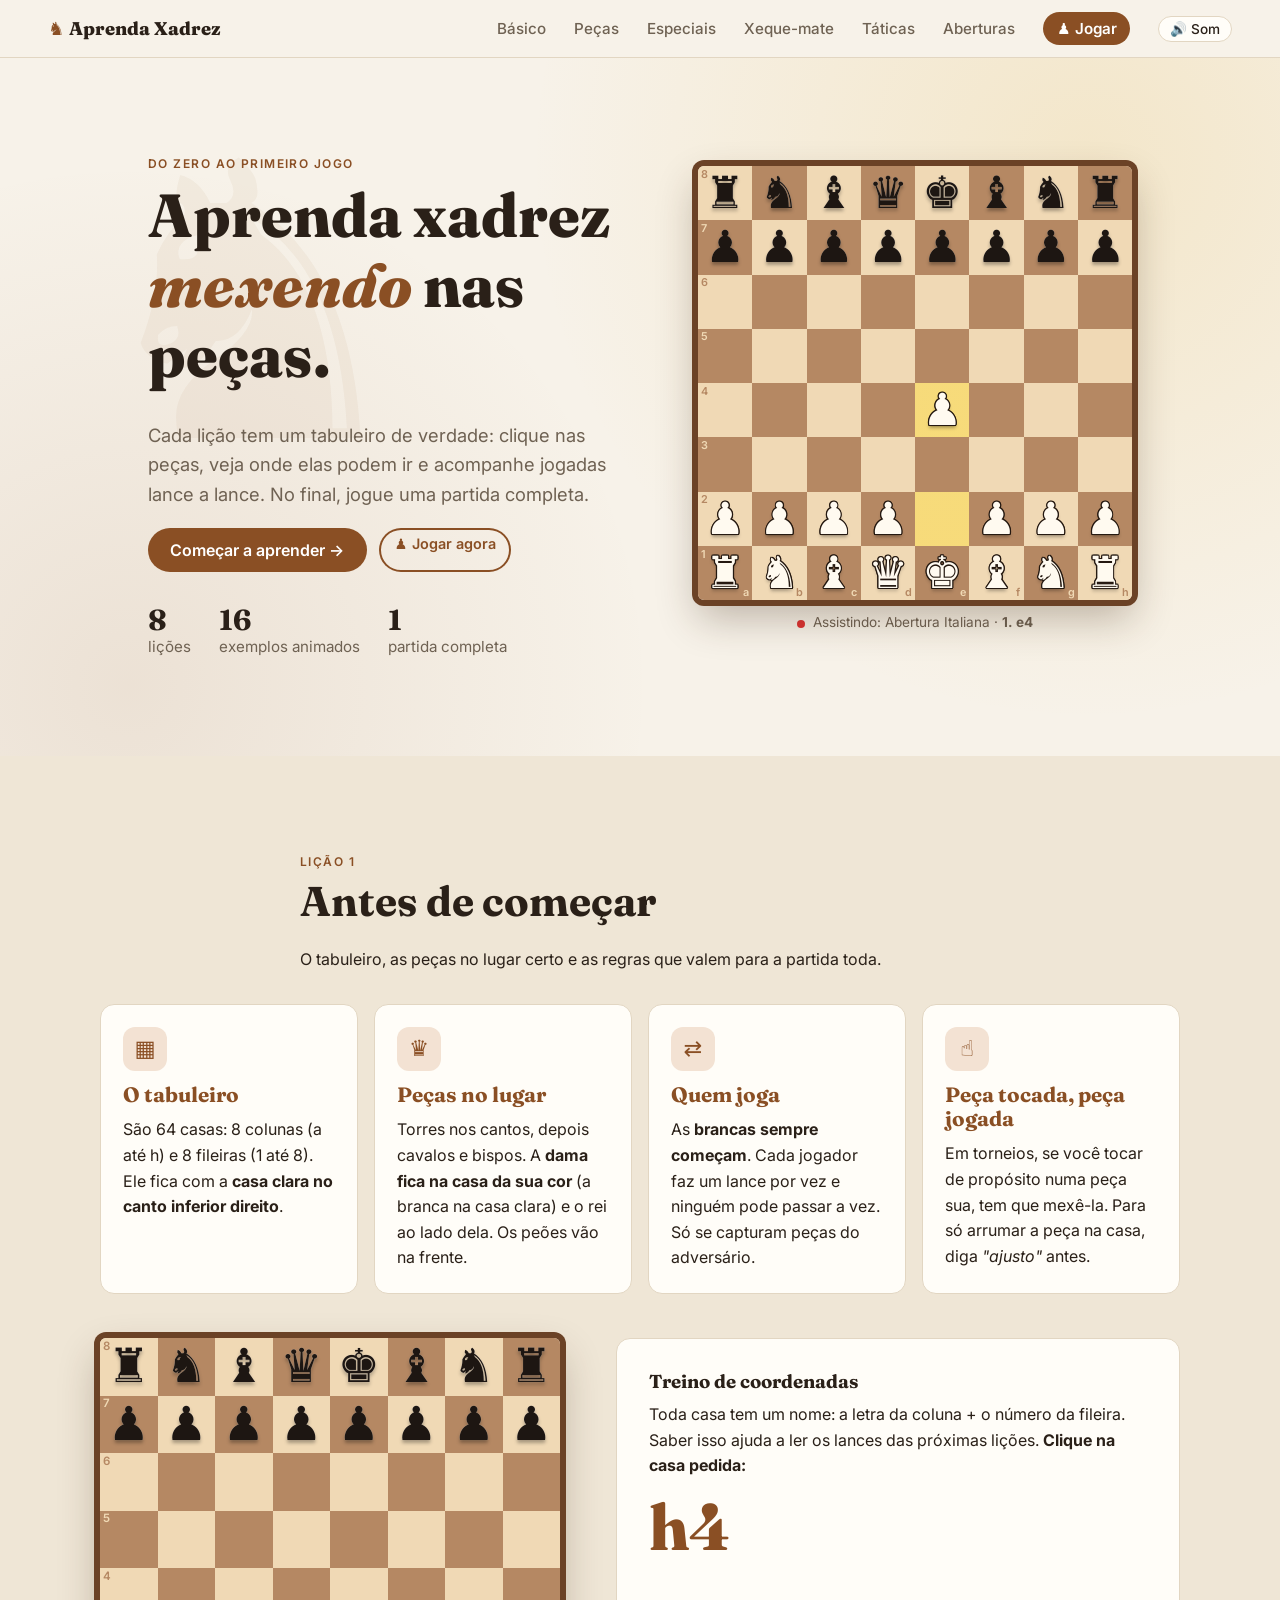
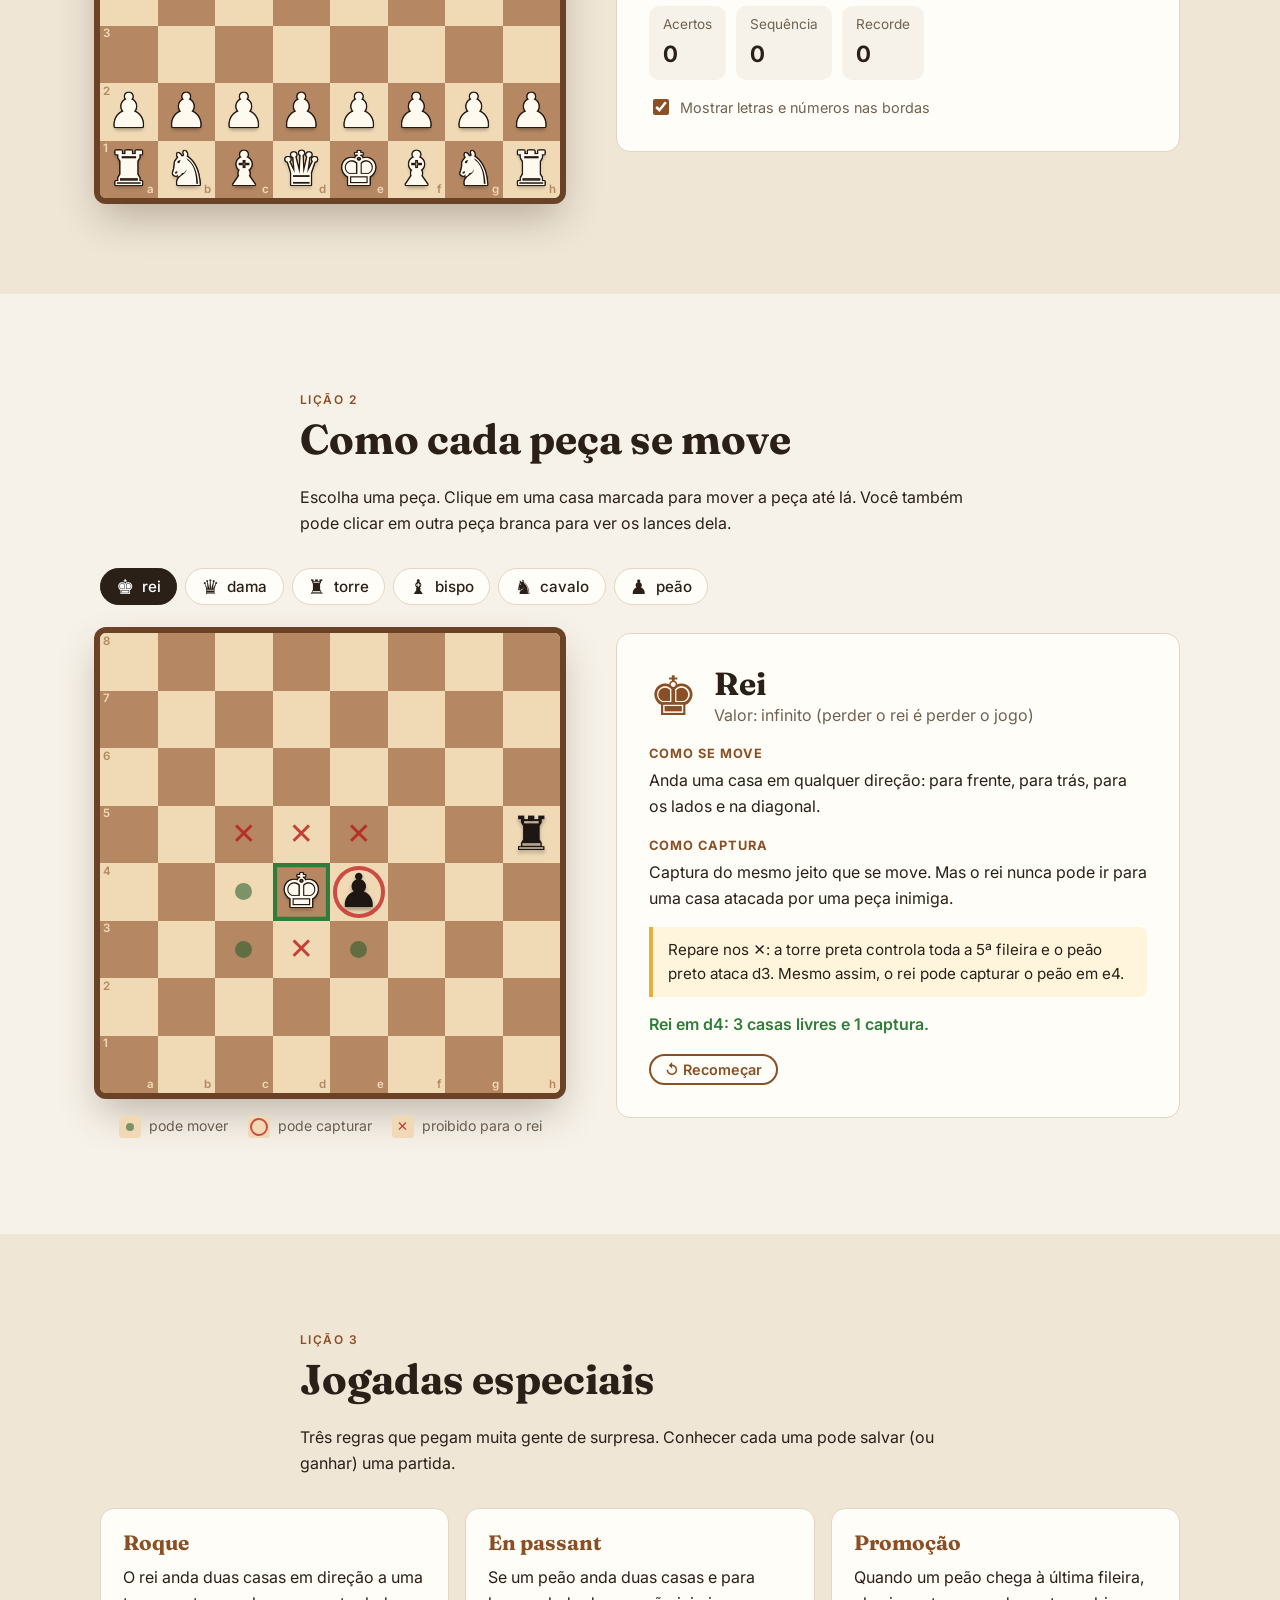
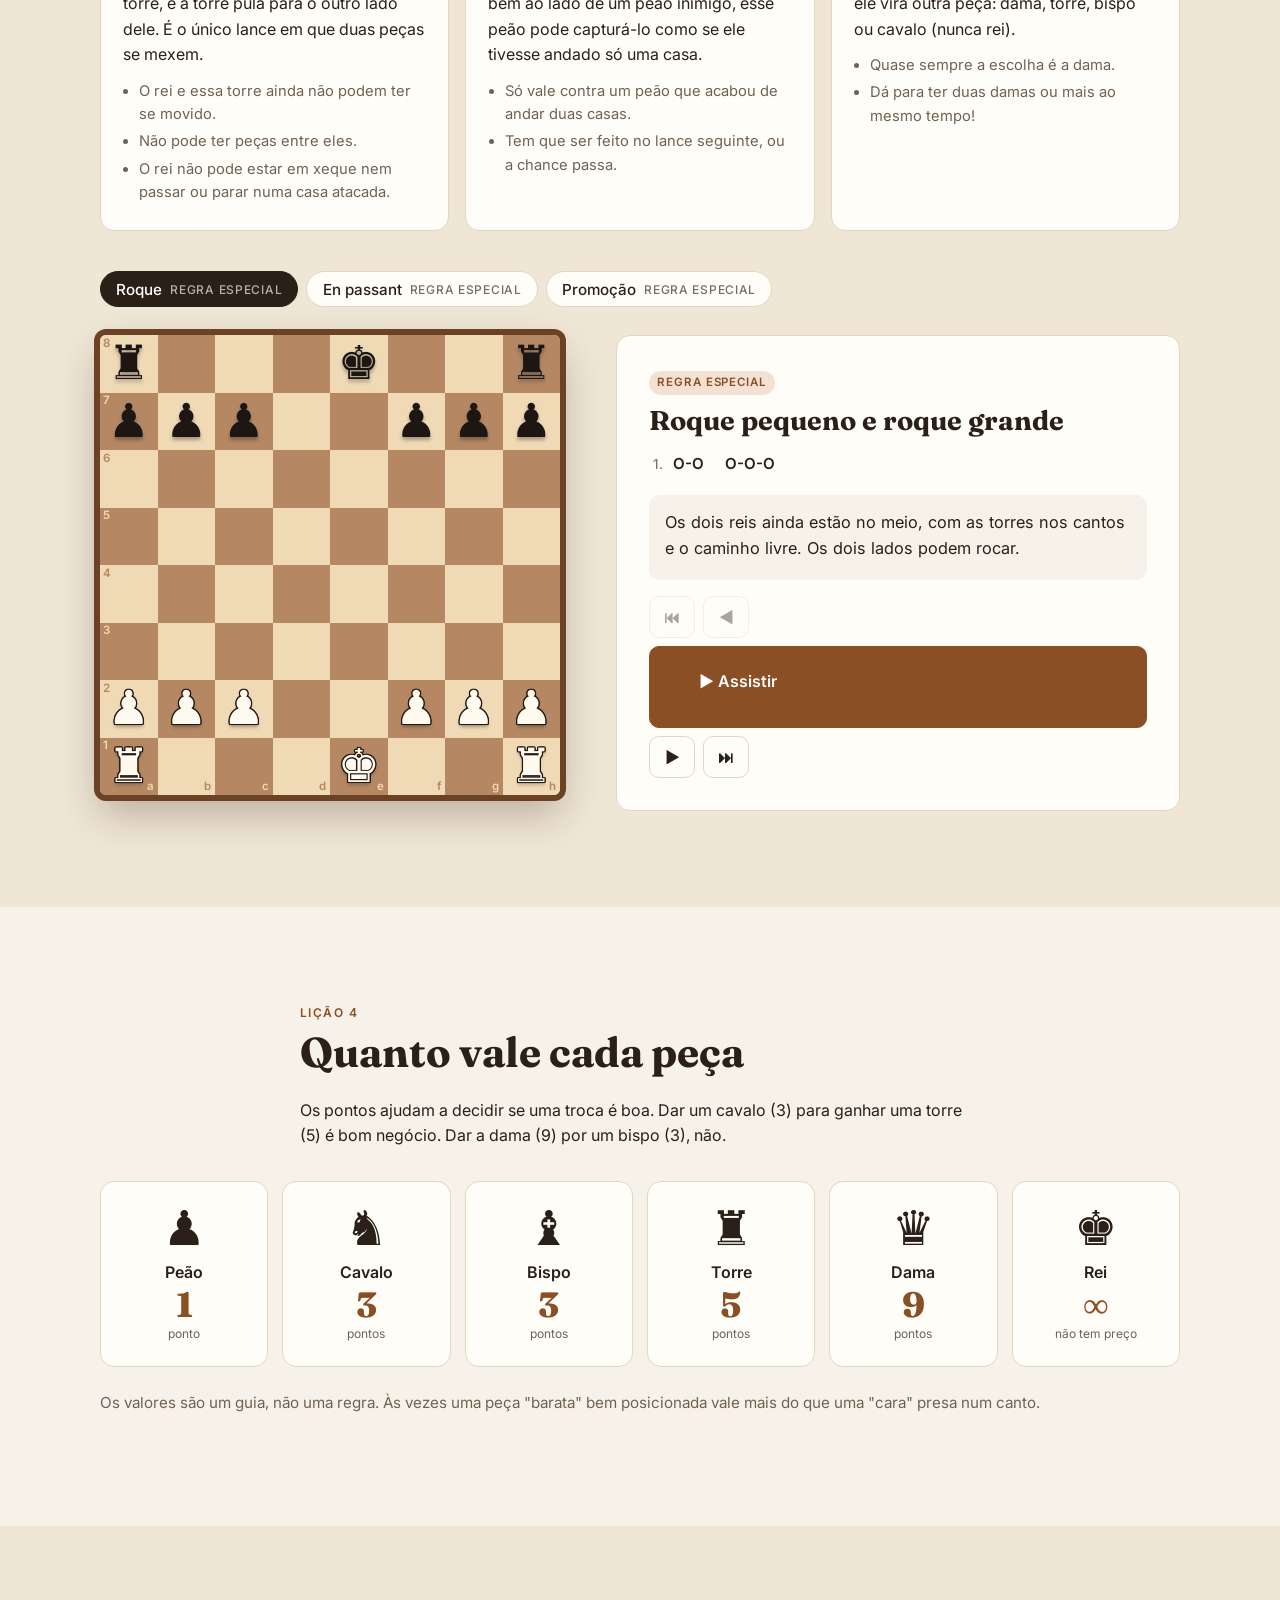
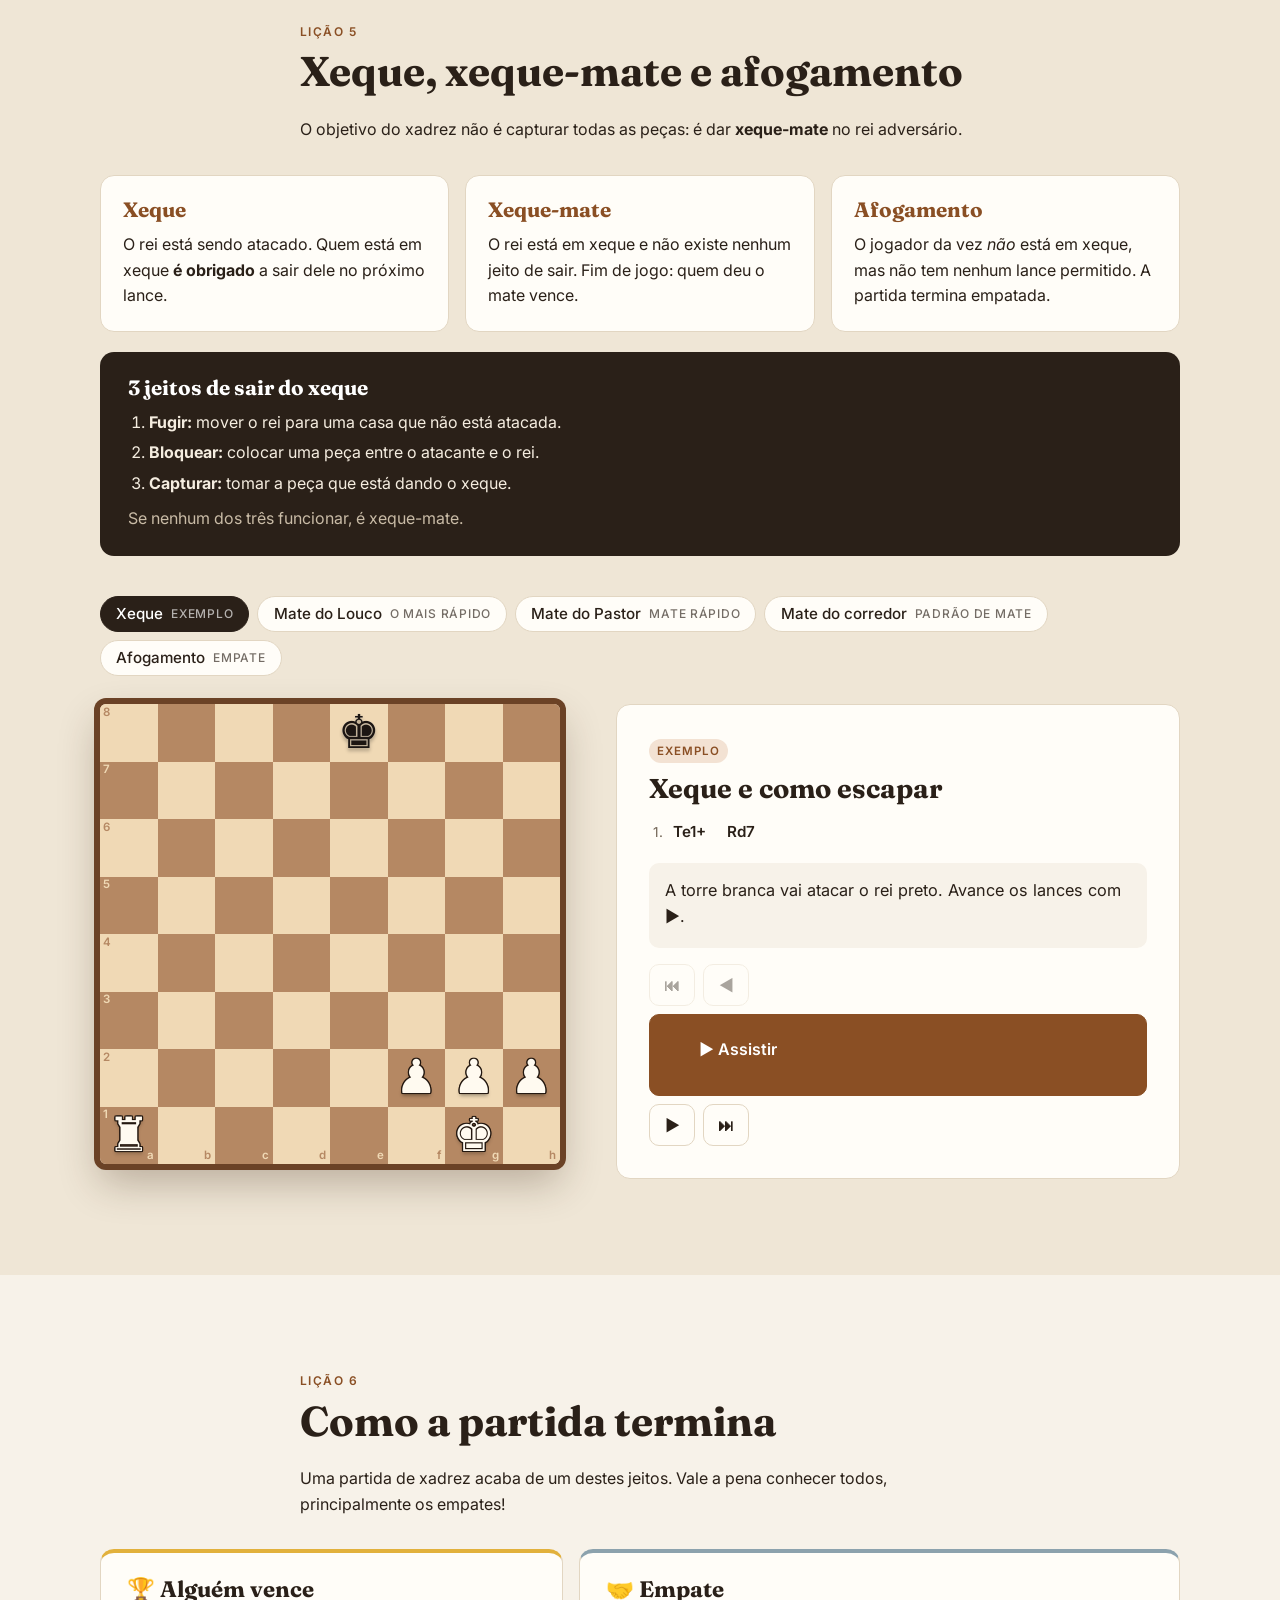
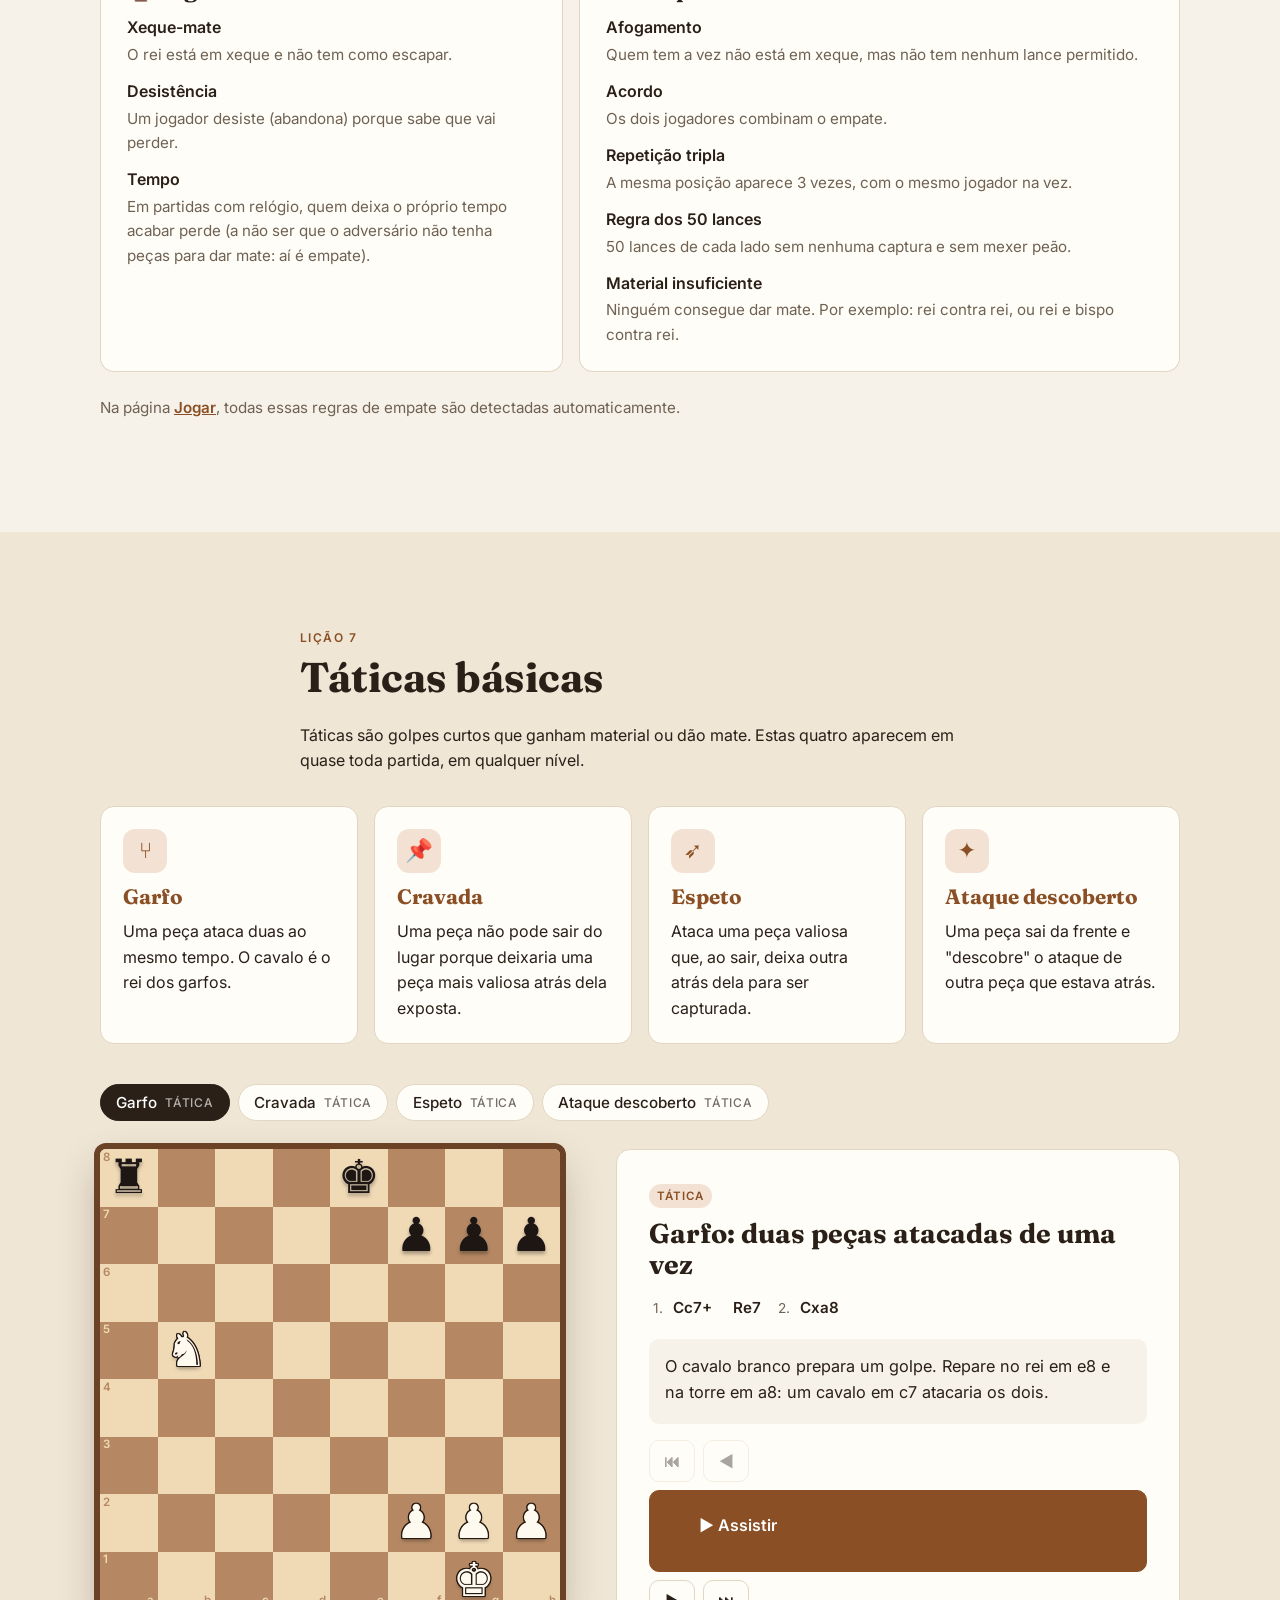
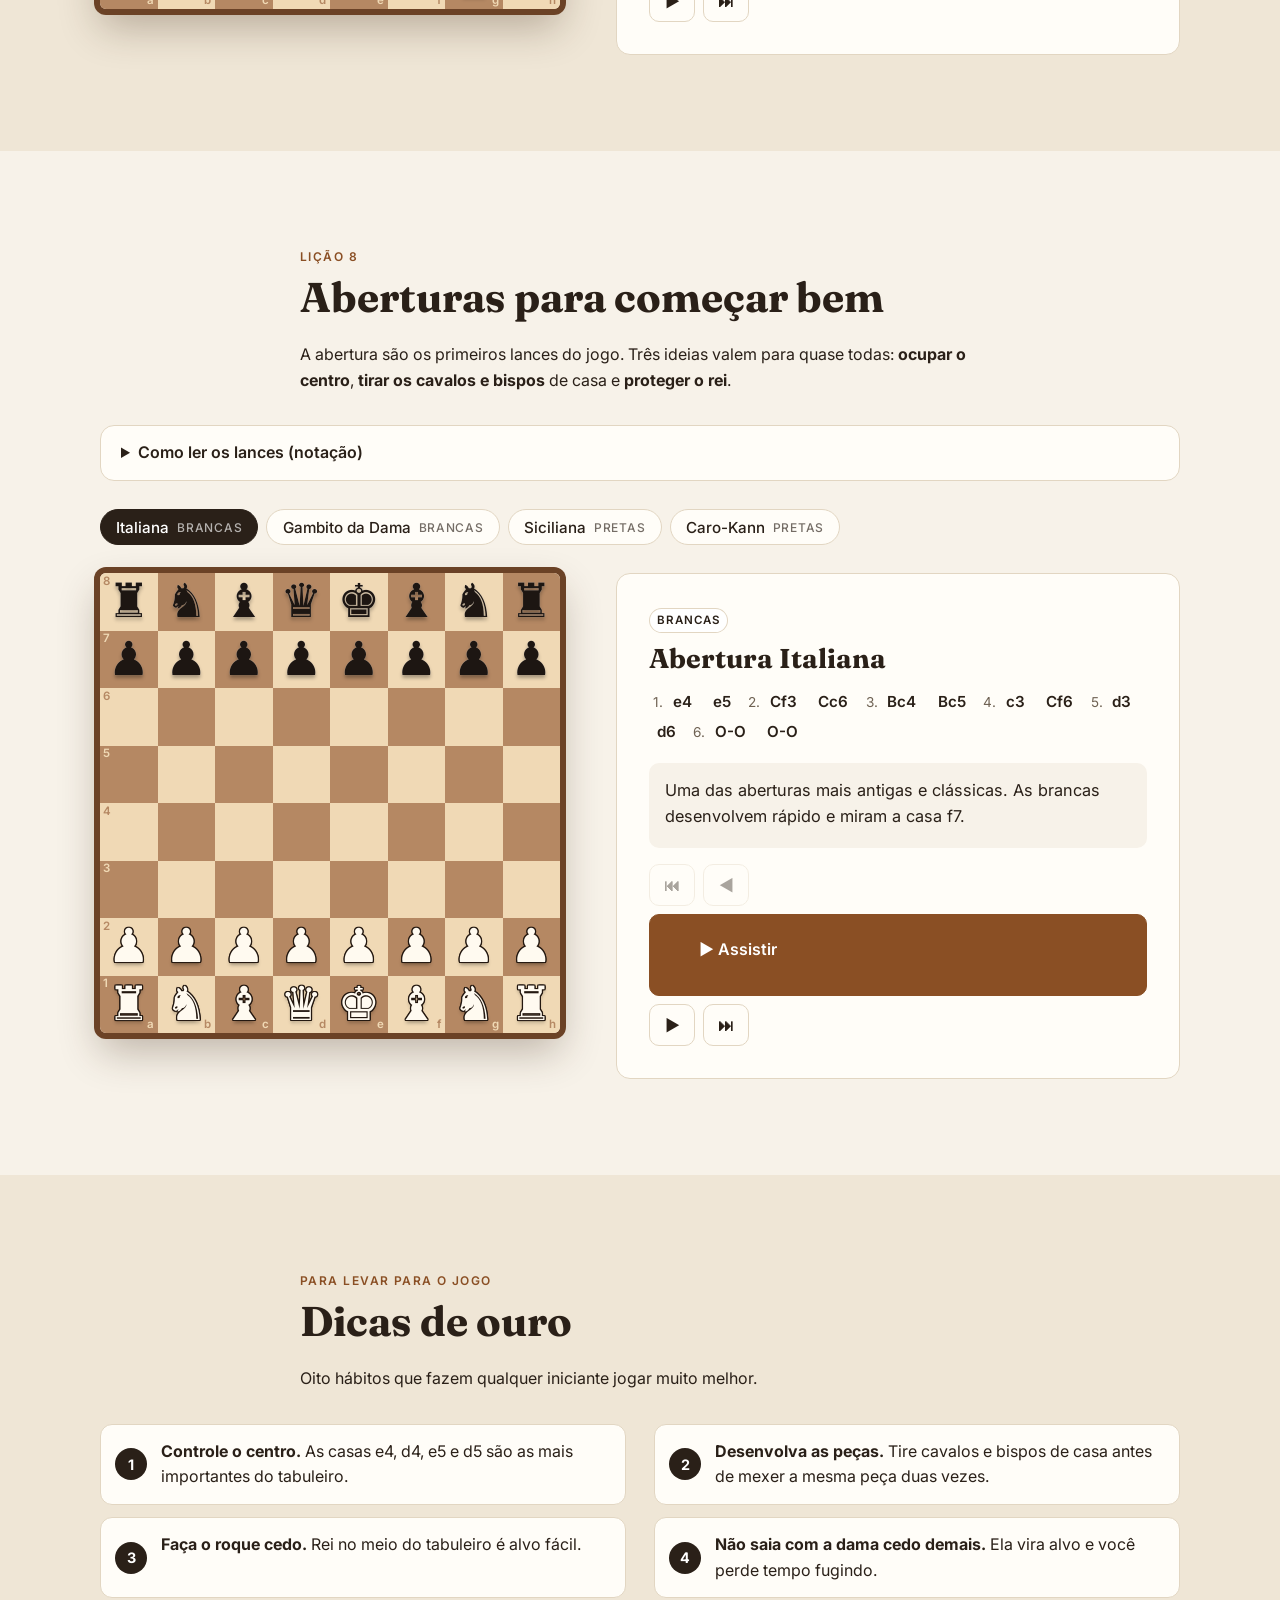
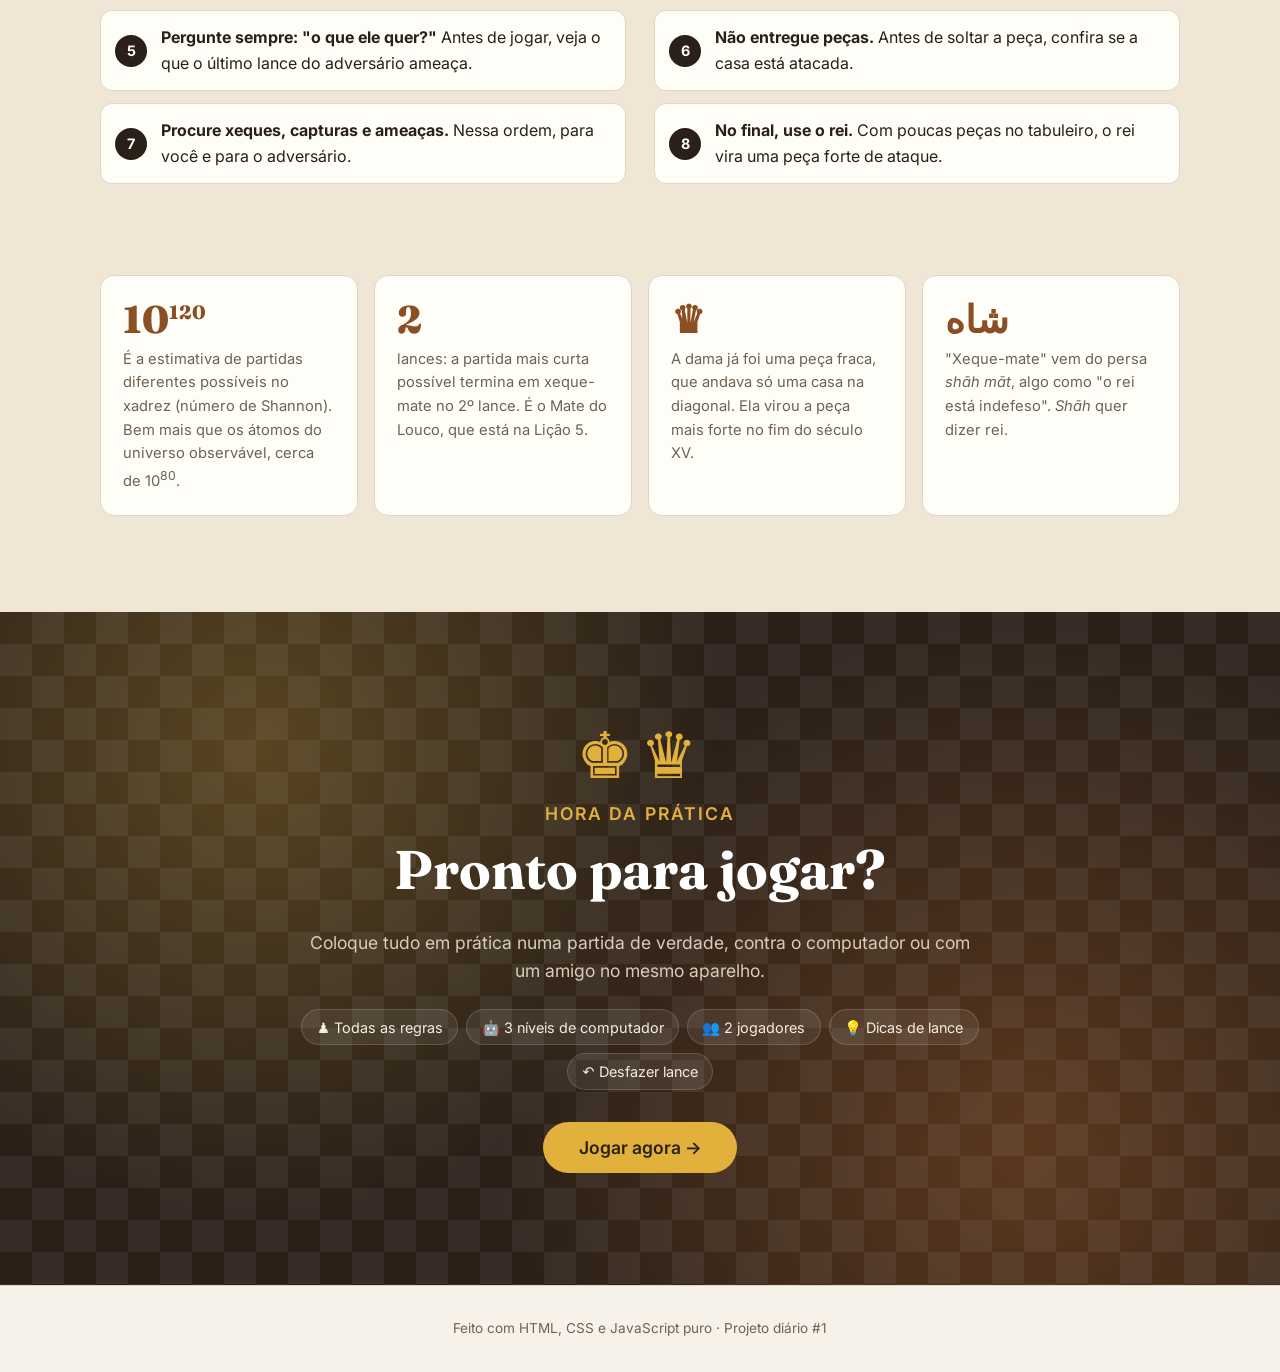
==== commit 620cf3da: "Xadrez: página para jogar, novas lições e efeitos - jogar.html: partida completa contra o computador" ====
--- a/2026-11-06-xadrez/index.html
+++ b/2026-11-06-xadrez/index.html
@@ -4,7 +4,7 @@
   <meta charset="UTF-8">
   <meta name="viewport" content="width=device-width, initial-scale=1">
   <title>Aprenda Xadrez</title>
-  <meta name="description" content="Aprenda a jogar xadrez: movimento das peças, valores, xeque-mate e aberturas, tudo interativo.">
+  <meta name="description" content="Aprenda a jogar xadrez do zero: tabuleiro, peças, jogadas especiais, xeque-mate, táticas e aberturas, tudo interativo. E depois jogue uma partida completa.">
   <link rel="preconnect" href="https://fonts.googleapis.com">
   <link rel="preconnect" href="https://fonts.gstatic.com" crossorigin>
   <link href="https://fonts.googleapis.com/css2?family=Fraunces:opsz,wght@9..144,600;9..144,800&family=Inter:wght@400;500;600&display=swap" rel="stylesheet">
@@ -14,34 +14,95 @@
   <header class="topbar">
     <a class="brand" href="#inicio"><span aria-hidden="true">♞&#xFE0E;</span> Aprenda Xadrez</a>
     <nav aria-label="Seções">
+      <a href="#basico">Básico</a>
       <a href="#pecas">Peças</a>
       <a href="#especiais">Especiais</a>
-      <a href="#valores">Valores</a>
       <a href="#xeque">Xeque-mate</a>
+      <a href="#taticas">Táticas</a>
       <a href="#aberturas">Aberturas</a>
+      <a class="nav-play" href="jogar.html">♟&#xFE0E; Jogar</a>
       <button class="sound-toggle" id="sound-toggle" type="button" aria-pressed="true">
         <span aria-hidden="true">🔊</span> Som
       </button>
     </nav>
+    <div class="progress" aria-hidden="true"><span id="progress-bar"></span></div>
   </header>
 
   <main>
     <section id="inicio" class="hero">
+      <span class="hero-deco" aria-hidden="true">♞&#xFE0E;</span>
       <div class="hero-text">
         <p class="eyebrow">Do zero ao primeiro jogo</p>
         <h1>Aprenda xadrez <em>mexendo</em> nas peças.</h1>
-        <p class="lead">Cada lição tem um tabuleiro de verdade: clique nas peças, veja onde elas podem ir, onde podem capturar e acompanhe aberturas lance a lance.</p>
-        <a class="btn" href="#pecas">Começar pelas peças →</a>
+        <p class="lead">Cada lição tem um tabuleiro de verdade: clique nas peças, veja onde elas podem ir e acompanhe jogadas lance a lance. No final, jogue uma partida completa.</p>
+        <div class="hero-actions">
+          <a class="btn" href="#basico">Começar a aprender →</a>
+          <a class="btn btn-ghost" href="jogar.html">♟&#xFE0E; Jogar agora</a>
+        </div>
+        <ul class="hero-stats">
+          <li><strong>8</strong> lições</li>
+          <li><strong>16</strong> exemplos animados</li>
+          <li><strong>1</strong> partida completa</li>
+        </ul>
       </div>
       <div class="hero-board">
-        <div class="board" id="hero-board" aria-label="Tabuleiro na posição inicial"></div>
-        <p class="caption">A posição inicial. As brancas sempre começam. A casa do canto inferior direito é sempre clara.</p>
+        <div class="board" id="hero-board" aria-label="Tabuleiro mostrando a Abertura Italiana"></div>
+        <p class="caption"><span class="live-dot" aria-hidden="true"></span> Assistindo: Abertura Italiana · <strong id="hero-move">posição inicial</strong></p>
+      </div>
+    </section>
+
+    <section id="basico" class="section alt">
+      <div class="section-head">
+        <p class="eyebrow">Lição 1</p>
+        <h2>Antes de começar</h2>
+        <p>O tabuleiro, as peças no lugar certo e as regras que valem para a partida toda.</p>
+      </div>
+
+      <div class="rules cols-4">
+        <div class="rule">
+          <span class="rule-icon" aria-hidden="true">▦</span>
+          <h3>O tabuleiro</h3>
+          <p>São 64 casas: 8 colunas (a até h) e 8 fileiras (1 até 8). Ele fica com a <strong>casa clara no canto inferior direito</strong>.</p>
+        </div>
+        <div class="rule">
+          <span class="rule-icon" aria-hidden="true">♛&#xFE0E;</span>
+          <h3>Peças no lugar</h3>
+          <p>Torres nos cantos, depois cavalos e bispos. A <strong>dama fica na casa da sua cor</strong> (a branca na casa clara) e o rei ao lado dela. Os peões vão na frente.</p>
+        </div>
+        <div class="rule">
+          <span class="rule-icon" aria-hidden="true">⇄</span>
+          <h3>Quem joga</h3>
+          <p>As <strong>brancas sempre começam</strong>. Cada jogador faz um lance por vez e ninguém pode passar a vez. Só se capturam peças do adversário.</p>
+        </div>
+        <div class="rule">
+          <span class="rule-icon" aria-hidden="true">☝</span>
+          <h3>Peça tocada, peça jogada</h3>
+          <p>Em torneios, se você tocar de propósito numa peça sua, tem que mexê-la. Para só arrumar a peça na casa, diga <em>"ajusto"</em> antes.</p>
+        </div>
+      </div>
+
+      <div class="lesson trainer">
+        <div class="board-wrap">
+          <div class="board" id="coord-board" aria-label="Tabuleiro do treino de coordenadas"></div>
+        </div>
+        <article class="panel">
+          <h3>Treino de coordenadas</h3>
+          <p>Toda casa tem um nome: a letra da coluna + o número da fileira. Saber isso ajuda a ler os lances das próximas lições. <strong>Clique na casa pedida:</strong></p>
+          <div class="coord-target" id="coord-target" aria-live="polite">e4</div>
+          <p class="coord-feedback" id="coord-feedback" aria-live="polite"></p>
+          <div class="coord-stats">
+            <span>Acertos <strong id="coord-hits">0</strong></span>
+            <span>Sequência <strong id="coord-streak">0</strong></span>
+            <span>Recorde <strong id="coord-best">0</strong></span>
+          </div>
+          <label class="check-row"><input type="checkbox" id="coord-labels" checked> Mostrar letras e números nas bordas</label>
+        </article>
       </div>
     </section>
 
     <section id="pecas" class="section">
       <div class="section-head">
-        <p class="eyebrow">Lição 1</p>
+        <p class="eyebrow">Lição 2</p>
         <h2>Como cada peça se move</h2>
         <p>Escolha uma peça. Clique em uma casa marcada para mover a peça até lá. Você também pode clicar em outra peça branca para ver os lances dela.</p>
       </div>
@@ -78,7 +139,7 @@
 
     <section id="especiais" class="section alt">
       <div class="section-head">
-        <p class="eyebrow">Lição 2</p>
+        <p class="eyebrow">Lição 3</p>
         <h2>Jogadas especiais</h2>
         <p>Três regras que pegam muita gente de surpresa. Conhecer cada uma pode salvar (ou ganhar) uma partida.</p>
       </div>
@@ -116,7 +177,7 @@
 
     <section id="valores" class="section">
       <div class="section-head">
-        <p class="eyebrow">Lição 3</p>
+        <p class="eyebrow">Lição 4</p>
         <h2>Quanto vale cada peça</h2>
         <p>Os pontos ajudam a decidir se uma troca é boa. Dar um cavalo (3) para ganhar uma torre (5) é bom negócio. Dar a dama (9) por um bispo (3), não.</p>
       </div>
@@ -126,7 +187,7 @@
 
     <section id="xeque" class="section alt">
       <div class="section-head">
-        <p class="eyebrow">Lição 4</p>
+        <p class="eyebrow">Lição 5</p>
         <h2>Xeque, xeque-mate e afogamento</h2>
         <p>O objetivo do xadrez não é capturar todas as peças: é dar <strong>xeque-mate</strong> no rei adversário.</p>
       </div>
@@ -159,9 +220,64 @@
       <div class="player" id="mate-player"></div>
     </section>
 
+    <section id="fim" class="section">
+      <div class="section-head">
+        <p class="eyebrow">Lição 6</p>
+        <h2>Como a partida termina</h2>
+        <p>Uma partida de xadrez acaba de um destes jeitos. Vale a pena conhecer todos, principalmente os empates!</p>
+      </div>
+
+      <div class="end-grid">
+        <div class="end-col win">
+          <h3><span aria-hidden="true">🏆</span> Alguém vence</h3>
+          <dl>
+            <dt>Xeque-mate</dt>
+            <dd>O rei está em xeque e não tem como escapar.</dd>
+            <dt>Desistência</dt>
+            <dd>Um jogador desiste (abandona) porque sabe que vai perder.</dd>
+            <dt>Tempo</dt>
+            <dd>Em partidas com relógio, quem deixa o próprio tempo acabar perde (a não ser que o adversário não tenha peças para dar mate: aí é empate).</dd>
+          </dl>
+        </div>
+        <div class="end-col draw">
+          <h3><span aria-hidden="true">🤝</span> Empate</h3>
+          <dl>
+            <dt>Afogamento</dt>
+            <dd>Quem tem a vez não está em xeque, mas não tem nenhum lance permitido.</dd>
+            <dt>Acordo</dt>
+            <dd>Os dois jogadores combinam o empate.</dd>
+            <dt>Repetição tripla</dt>
+            <dd>A mesma posição aparece 3 vezes, com o mesmo jogador na vez.</dd>
+            <dt>Regra dos 50 lances</dt>
+            <dd>50 lances de cada lado sem nenhuma captura e sem mexer peão.</dd>
+            <dt>Material insuficiente</dt>
+            <dd>Ninguém consegue dar mate. Por exemplo: rei contra rei, ou rei e bispo contra rei.</dd>
+          </dl>
+        </div>
+      </div>
+      <p class="note-box">Na página <a href="jogar.html">Jogar</a>, todas essas regras de empate são detectadas automaticamente.</p>
+    </section>
+
+    <section id="taticas" class="section alt">
+      <div class="section-head">
+        <p class="eyebrow">Lição 7</p>
+        <h2>Táticas básicas</h2>
+        <p>Táticas são golpes curtos que ganham material ou dão mate. Estas quatro aparecem em quase toda partida, em qualquer nível.</p>
+      </div>
+
+      <div class="rules cols-4 tactic-cards">
+        <div class="rule"><span class="rule-icon" aria-hidden="true">⑂</span><h3>Garfo</h3><p>Uma peça ataca duas ao mesmo tempo. O cavalo é o rei dos garfos.</p></div>
+        <div class="rule"><span class="rule-icon" aria-hidden="true">📌</span><h3>Cravada</h3><p>Uma peça não pode sair do lugar porque deixaria uma peça mais valiosa atrás dela exposta.</p></div>
+        <div class="rule"><span class="rule-icon" aria-hidden="true">➶</span><h3>Espeto</h3><p>Ataca uma peça valiosa que, ao sair, deixa outra atrás dela para ser capturada.</p></div>
+        <div class="rule"><span class="rule-icon" aria-hidden="true">✦</span><h3>Ataque descoberto</h3><p>Uma peça sai da frente e "descobre" o ataque de outra peça que estava atrás.</p></div>
+      </div>
+
+      <div class="player" id="tactic-player"></div>
+    </section>
+
     <section id="aberturas" class="section">
       <div class="section-head">
-        <p class="eyebrow">Lição 5</p>
+        <p class="eyebrow">Lição 8</p>
         <h2>Aberturas para começar bem</h2>
         <p>A abertura são os primeiros lances do jogo. Três ideias valem para quase todas: <strong>ocupar o centro</strong>, <strong>tirar os cavalos e bispos</strong> de casa e <strong>proteger o rei</strong>.</p>
       </div>
@@ -173,12 +289,56 @@
           <li><strong>R</strong> = Rei, <strong>D</strong> = Dama, <strong>T</strong> = Torre, <strong>B</strong> = Bispo, <strong>C</strong> = Cavalo. O peão não tem letra.</li>
           <li><strong>x</strong> = captura (ex.: <code>Cxd4</code>, o cavalo captura em d4).</li>
           <li><strong>+</strong> = xeque, <strong>#</strong> = xeque-mate.</li>
-          <li><strong>O-O</strong> = roque pequeno, <strong>O-O-O</strong> = roque grande (veja a Lição 2).</li>
+          <li><strong>O-O</strong> = roque pequeno, <strong>O-O-O</strong> = roque grande (veja a Lição 3).</li>
           <li><strong>e.p.</strong> = en passant, <strong>=D</strong> = promoção a dama.</li>
+          <li><strong>?</strong> = lance ruim, <strong>??</strong> = erro grave.</li>
         </ul>
       </details>
 
       <div class="player" id="opening-player"></div>
+    </section>
+
+    <section id="dicas" class="section alt">
+      <div class="section-head">
+        <p class="eyebrow">Para levar para o jogo</p>
+        <h2>Dicas de ouro</h2>
+        <p>Oito hábitos que fazem qualquer iniciante jogar muito melhor.</p>
+      </div>
+      <ol class="tips">
+        <li><strong>Controle o centro.</strong> As casas e4, d4, e5 e d5 são as mais importantes do tabuleiro.</li>
+        <li><strong>Desenvolva as peças.</strong> Tire cavalos e bispos de casa antes de mexer a mesma peça duas vezes.</li>
+        <li><strong>Faça o roque cedo.</strong> Rei no meio do tabuleiro é alvo fácil.</li>
+        <li><strong>Não saia com a dama cedo demais.</strong> Ela vira alvo e você perde tempo fugindo.</li>
+        <li><strong>Pergunte sempre: "o que ele quer?"</strong> Antes de jogar, veja o que o último lance do adversário ameaça.</li>
+        <li><strong>Não entregue peças.</strong> Antes de soltar a peça, confira se a casa está atacada.</li>
+        <li><strong>Procure xeques, capturas e ameaças.</strong> Nessa ordem, para você e para o adversário.</li>
+        <li><strong>No final, use o rei.</strong> Com poucas peças no tabuleiro, o rei vira uma peça forte de ataque.</li>
+      </ol>
+
+      <h3 class="facts-title">Você sabia?</h3>
+      <div class="facts">
+        <div class="fact"><span class="fact-big">10<sup>120</sup></span><p>É a estimativa de partidas diferentes possíveis no xadrez (número de Shannon). Bem mais que os átomos do universo observável, cerca de 10<sup>80</sup>.</p></div>
+        <div class="fact"><span class="fact-big">2</span><p>lances: a partida mais curta possível termina em xeque-mate no 2º lance. É o Mate do Louco, que está na Lição 5.</p></div>
+        <div class="fact"><span class="fact-big">♛&#xFE0E;</span><p>A dama já foi uma peça fraca, que andava só uma casa na diagonal. Ela virou a peça mais forte no fim do século XV.</p></div>
+        <div class="fact"><span class="fact-big">شاه</span><p>"Xeque-mate" vem do persa <em>shāh māt</em>, algo como "o rei está indefeso". <em>Shāh</em> quer dizer rei.</p></div>
+      </div>
+    </section>
+
+    <section id="jogar" class="cta">
+      <div class="cta-inner">
+        <span class="cta-deco" aria-hidden="true">♚&#xFE0E;♛&#xFE0E;</span>
+        <p class="eyebrow">Hora da prática</p>
+        <h2>Pronto para jogar?</h2>
+        <p>Coloque tudo em prática numa partida de verdade, contra o computador ou com um amigo no mesmo aparelho.</p>
+        <ul class="cta-features">
+          <li>♟&#xFE0E; Todas as regras</li>
+          <li>🤖 3 níveis de computador</li>
+          <li>👥 2 jogadores</li>
+          <li>💡 Dicas de lance</li>
+          <li>↶ Desfazer lance</li>
+        </ul>
+        <a class="btn btn-light" href="jogar.html">Jogar agora →</a>
+      </div>
     </section>
   </main>
 
@@ -186,6 +346,9 @@
     <p>Feito com HTML, CSS e JavaScript puro · Projeto diário #1</p>
   </footer>
 
+  <button class="to-top" id="to-top" type="button" aria-label="Voltar ao topo" hidden>↑</button>
+
+  <script src="board.js"></script>
   <script src="app.js"></script>
 </body>
 </html>
--- a/2026-11-06-xadrez/style.css
+++ b/2026-11-06-xadrez/style.css
@@ -294,3 +294,308 @@
   html { scroll-behavior: auto; }
   * { transition: none !important; }
 }
+
+/* ============================================================
+   Temas do tabuleiro (página de jogo)
+   ============================================================ */
+:root[data-board-theme="verde"] { --sq-light: #eeeed2; --sq-dark: #769656; }
+:root[data-board-theme="azul"] { --sq-light: #dee3e6; --sq-dark: #8ca2ad; }
+
+/* ---------- Efeitos extras do tabuleiro ---------- */
+.sq.check { animation: check-pulse 1s ease-in-out infinite alternate; }
+@keyframes check-pulse { from { background-size: 100% 100%; } to { background-size: 135% 135%; } }
+.sq.check { background-position: center; background-repeat: no-repeat; }
+.sq.hint { box-shadow: inset 0 0 0 .9cqw #1d6fd6; }
+.sq.hint::before { content: ""; position: absolute; inset: 0; background: rgba(29, 111, 214, .18); }
+.sq.drag-over { box-shadow: inset 0 0 0 .8cqw rgba(255, 255, 255, .85); }
+.pc.drag-src { opacity: .3; }
+.drag-piece {
+  position: fixed !important; z-index: 1000 !important; pointer-events: none;
+  transform: translate(-50%, -55%) scale(1.15) !important;
+  filter: drop-shadow(0 8px 10px rgba(0, 0, 0, .35));
+}
+
+/* ============================================================
+   Página de jogo
+   ============================================================ */
+.play {
+  max-width: 1180px; margin: 0 auto;
+  padding: 24px clamp(16px, 4vw, 48px) 56px;
+  display: grid; grid-template-columns: minmax(0, 640px) minmax(280px, 1fr);
+  gap: clamp(20px, 4vw, 40px); align-items: start;
+}
+.play-board { display: flex; flex-direction: column; gap: 10px; }
+.play-wrap { position: relative; }
+#play-board { max-width: min(640px, calc(100svh - 190px)); min-width: 280px; touch-action: none; }
+#play-board .pc { cursor: grab; }
+
+.player-bar {
+  display: flex; align-items: center; gap: 10px; min-height: 44px;
+  max-width: min(640px, calc(100svh - 190px)); min-width: 280px; width: 100%; margin: 0 auto;
+  padding: 6px 12px; border-radius: 10px;
+  background: var(--surface); border: 1px solid var(--line);
+  transition: box-shadow .2s, border-color .2s;
+}
+.player-bar.turn { border-color: var(--accent); box-shadow: 0 0 0 3px rgba(138, 79, 36, .15); }
+.player-bar .avatar {
+  width: 32px; height: 32px; border-radius: 8px; background: var(--bg-alt);
+  display: inline-flex; align-items: center; justify-content: center; flex: none;
+}
+.player-bar .avatar .pc { font-size: 22px; text-shadow: none; }
+.player-bar .avatar .pc.w { -webkit-text-stroke: 1px #241810; }
+.player-bar .pname { font-weight: 600; white-space: nowrap; }
+.player-bar .captured { display: flex; flex-wrap: wrap; min-width: 0; }
+.player-bar .captured .pc { font-size: 18px; margin-right: -4px; text-shadow: none; }
+.player-bar .captured .pc.w { -webkit-text-stroke: .8px #241810; }
+.player-bar .adv { color: var(--muted); font-weight: 600; font-size: .9rem; margin-left: auto; }
+
+.play-panel { position: sticky; top: 84px; }
+.play-status {
+  font-family: var(--serif); font-size: 1.5rem; font-weight: 800; margin: 0 0 18px;
+  min-height: 1.4em;
+}
+.play-status.check { color: #c62828; }
+.play-status.done { color: var(--accent); font-size: 1.2rem; }
+.thinking i { font-style: normal; animation: blink 1.2s infinite; }
+.thinking i:nth-child(2) { animation-delay: .2s; }
+.thinking i:nth-child(3) { animation-delay: .4s; }
+@keyframes blink { 0%, 100% { opacity: .2; } 50% { opacity: 1; } }
+
+.setting { margin-bottom: 14px; }
+.setting[hidden] { display: none; }
+.setting-label { display: block; font-size: .75rem; font-weight: 600; text-transform: uppercase; letter-spacing: .08em; color: var(--muted); margin-bottom: 6px; }
+.seg { display: flex; flex-wrap: wrap; gap: 4px; background: var(--bg-alt); padding: 4px; border-radius: 10px; }
+.seg button {
+  flex: 1 1 auto; display: inline-flex; align-items: center; justify-content: center; gap: 6px;
+  border: 0; background: transparent; color: var(--ink); cursor: pointer;
+  font: 500 .88rem var(--sans); padding: .5em .7em; border-radius: 7px;
+  transition: background .15s, color .15s, box-shadow .15s;
+}
+.seg button:hover { background: rgba(255, 255, 255, .6); }
+.seg button[aria-checked="true"] { background: var(--surface); box-shadow: 0 1px 4px rgba(0, 0, 0, .12); font-weight: 600; }
+.swatch { display: inline-block; width: 14px; height: 14px; border-radius: 3px; }
+.swatch.madeira { background: linear-gradient(135deg, #f0d9b5 50%, #b58863 50%); }
+.swatch.verde { background: linear-gradient(135deg, #eeeed2 50%, #769656 50%); }
+.swatch.azul { background: linear-gradient(135deg, #dee3e6 50%, #8ca2ad 50%); }
+.setting-note { font-size: .88rem; background: #fff5dc; border-left: 4px solid #e2b13c; padding: .6em .9em; border-radius: 0 8px 8px 0; }
+
+.play-actions { display: flex; flex-wrap: wrap; gap: 8px; margin: 18px 0 22px; }
+.play-actions .btn { padding: .6em 1.3em; }
+.play-actions .ctrl { font-size: .9rem; }
+
+.moves-title { font-size: 1.1rem; margin-bottom: 8px; }
+.move-table {
+  list-style: none; margin: 0; padding: 0;
+  max-height: 240px; overflow-y: auto;
+  border: 1px solid var(--line); border-radius: 10px; background: var(--bg);
+  font-variant-numeric: tabular-nums;
+}
+.move-table li { display: grid; grid-template-columns: 3em 1fr 1fr; padding: .3em .8em; }
+.move-table li:nth-child(even) { background: rgba(0, 0, 0, .03); }
+.move-table .n { color: var(--muted); }
+.move-table .cur { font-weight: 700; color: var(--accent); }
+.move-table .empty { display: block; color: var(--muted); font-size: .9rem; padding: .8em; }
+.play-help { font-size: .82rem; color: var(--muted); margin: 12px 0 0; }
+
+/* ---------- Fim de jogo ---------- */
+.confetti { position: absolute; inset: 0; width: 100%; height: 100%; pointer-events: none; z-index: 20; }
+.game-over {
+  position: absolute; inset: 0; z-index: 15;
+  display: flex; align-items: center; justify-content: center;
+  background: rgba(30, 20, 12, .35); border-radius: 6px;
+  animation: promo-fade .3s ease-out;
+}
+.game-over[hidden] { display: none; }
+.go-card {
+  background: var(--surface); border-radius: 16px; padding: 28px 28px 24px; text-align: center;
+  width: min(90%, 340px); box-shadow: 0 20px 50px rgba(0, 0, 0, .35);
+  animation: go-pop .45s cubic-bezier(.2, 1.4, .4, 1);
+}
+.go-icon { font-size: 3rem; line-height: 1; margin-bottom: 8px; font-family: var(--glyph), sans-serif; }
+.go-card h2 { font-size: 1.6rem; margin-bottom: .3em; }
+.go-card p { color: var(--muted); }
+.go-actions { display: flex; flex-wrap: wrap; gap: 8px; justify-content: center; }
+@keyframes go-pop { from { opacity: 0; transform: scale(.7); } to { opacity: 1; transform: none; } }
+
+@media (max-width: 900px) {
+  .play { grid-template-columns: 1fr; }
+  .play-panel { position: static; }
+  #play-board, .player-bar { max-width: 640px; }
+}
+
+/* ============================================================
+   Site: detalhes e efeitos (v3)
+   ============================================================ */
+
+/* ---------- Topo ---------- */
+.topbar nav { scrollbar-width: none; }
+.topbar nav::-webkit-scrollbar { display: none; }
+.topbar nav a { position: relative; transition: color .15s; }
+.topbar nav a.active { color: var(--accent); }
+.topbar nav a.active::after {
+  content: ""; position: absolute; left: 0; right: 0; bottom: -4px; height: 2px;
+  background: var(--accent); border-radius: 2px;
+}
+.topbar nav a.nav-play {
+  background: var(--accent); color: #fff; padding: .3em .9em; border-radius: 999px; font-weight: 600;
+}
+.topbar nav a.nav-play:hover { color: #fff; filter: brightness(1.1); }
+.progress { position: absolute; left: 0; right: 0; bottom: -1px; height: 3px; pointer-events: none; }
+.progress span {
+  display: block; height: 100%; transform-origin: left; transform: scaleX(0);
+  background: linear-gradient(90deg, #e2b13c, var(--accent));
+}
+
+/* ---------- Hero ---------- */
+body { overflow-x: clip; }
+.hero { position: relative; isolation: isolate; }
+.hero::before {
+  content: ""; position: absolute; inset: 0 calc(50% - 50vw); z-index: -1; pointer-events: none;
+  background:
+    radial-gradient(circle at 85% 15%, rgba(226, 177, 60, .18), transparent 45%),
+    radial-gradient(circle at 10% 90%, rgba(138, 79, 36, .10), transparent 40%);
+}
+.hero-deco {
+  position: absolute; z-index: -1; left: -2%; top: 8%;
+  font-family: var(--glyph); font-size: clamp(14rem, 30vw, 26rem); line-height: 1;
+  color: rgba(138, 79, 36, .05); pointer-events: none;
+  animation: float 9s ease-in-out infinite;
+}
+@keyframes float { 0%, 100% { transform: translateY(0) rotate(-4deg); } 50% { transform: translateY(-18px) rotate(2deg); } }
+.hero-actions { display: flex; flex-wrap: wrap; gap: 12px; }
+.hero-stats { display: flex; flex-wrap: wrap; gap: 8px 28px; list-style: none; padding: 0; margin: 32px 0 0; color: var(--muted); font-size: .95rem; }
+.hero-stats strong { display: block; font-family: var(--serif); font-size: 1.8rem; color: var(--ink); line-height: 1.1; }
+.hero-board .board { transition: opacity .35s; }
+.hero-board .board.fading { opacity: 0; }
+.live-dot {
+  display: inline-block; width: 8px; height: 8px; border-radius: 50%; background: #d33;
+  margin-right: 4px; vertical-align: middle; animation: live 1.4s ease-in-out infinite;
+}
+@keyframes live { 0%, 100% { opacity: 1; transform: scale(1); } 50% { opacity: .35; transform: scale(.75); } }
+
+/* ---------- Cartões ---------- */
+.rules.cols-4 { grid-template-columns: repeat(4, 1fr); }
+.rule, .value-card, .fact, .end-col { transition: transform .2s, box-shadow .2s, border-color .2s; }
+.rule:hover, .value-card:hover, .fact:hover {
+  transform: translateY(-4px); border-color: #d9c6a8;
+  box-shadow: 0 12px 28px rgba(60, 35, 15, .12);
+}
+.rule-icon {
+  display: inline-flex; align-items: center; justify-content: center;
+  width: 44px; height: 44px; border-radius: 12px; margin-bottom: 12px;
+  background: #f3e2d3; color: var(--accent); font-size: 1.4rem; font-family: var(--glyph), sans-serif;
+}
+.value-card .vg { transition: transform .25s cubic-bezier(.2, 1.6, .4, 1); }
+.value-card:hover .vg { transform: translateY(-6px) scale(1.12) rotate(-6deg); }
+.tactic-cards { margin-bottom: 40px; }
+
+/* ---------- Treino de coordenadas ---------- */
+.trainer { margin-top: 44px; }
+.coord-target {
+  font-family: var(--serif); font-weight: 800; font-size: 4rem; line-height: 1; color: var(--accent);
+  margin: 10px 0 6px;
+}
+.coord-target.pop { animation: pop .35s cubic-bezier(.2, 1.6, .4, 1); }
+@keyframes pop { from { transform: scale(.6); opacity: 0; } to { transform: none; opacity: 1; } }
+.coord-feedback { min-height: 1.6em; font-weight: 600; }
+.coord-feedback.ok { color: var(--select); }
+.coord-feedback.no { color: #c62828; }
+.coord-stats { display: flex; gap: 10px; flex-wrap: wrap; margin-bottom: 16px; }
+.coord-stats span { background: var(--bg); border-radius: 10px; padding: 8px 14px; font-size: .85rem; color: var(--muted); }
+.coord-stats strong { display: block; font-size: 1.4rem; color: var(--ink); }
+.check-row { display: flex; align-items: center; gap: 8px; font-size: .9rem; color: var(--muted); cursor: pointer; }
+.check-row input { accent-color: var(--accent); width: 16px; height: 16px; }
+.board.no-coords .coord { display: none; }
+.sq.good { animation: sq-good .7s ease-out; }
+.sq.bad { animation: sq-bad .5s ease-out; }
+@keyframes sq-good { from { box-shadow: inset 0 0 0 50cqw rgba(47, 125, 58, .75); } to { box-shadow: inset 0 0 0 0 rgba(47, 125, 58, 0); } }
+@keyframes sq-bad {
+  0% { box-shadow: inset 0 0 0 50cqw rgba(198, 40, 40, .65); transform: translateX(0); }
+  25% { transform: translateX(-4px); } 50% { transform: translateX(4px); } 75% { transform: translateX(-2px); }
+  100% { box-shadow: inset 0 0 0 0 rgba(198, 40, 40, 0); transform: none; }
+}
+
+/* ---------- Como a partida termina ---------- */
+.end-grid { display: grid; grid-template-columns: 1fr 1.3fr; gap: 16px; }
+.end-col { background: var(--surface); border: 1px solid var(--line); border-radius: var(--radius); padding: 24px 26px; }
+.end-col h3 { font-size: 1.4rem; }
+.end-col.win { border-top: 4px solid #e2b13c; }
+.end-col.draw { border-top: 4px solid #8ca2ad; }
+.end-col dl { margin: 0; }
+.end-col dt { font-weight: 600; margin-top: 12px; }
+.end-col dd { margin: 2px 0 0; color: var(--muted); font-size: .95rem; }
+.note-box a { color: var(--accent); font-weight: 600; }
+
+/* ---------- Dicas e curiosidades ---------- */
+.tips {
+  counter-reset: tip; list-style: none; padding: 0; margin: 0 auto 48px;
+  display: grid; grid-template-columns: repeat(2, 1fr); gap: 12px 28px;
+}
+.tips li {
+  counter-increment: tip; position: relative; padding: 14px 16px 14px 60px;
+  background: var(--surface); border: 1px solid var(--line); border-radius: 12px;
+}
+.tips li::before {
+  content: counter(tip); position: absolute; left: 14px; top: 50%; transform: translateY(-50%);
+  width: 32px; height: 32px; border-radius: 50%; background: var(--ink); color: #fff;
+  display: flex; align-items: center; justify-content: center; font-weight: 700; font-size: .9rem;
+}
+.facts-title { font-size: 1.6rem; }
+.facts { display: grid; grid-template-columns: repeat(4, 1fr); gap: 16px; }
+.fact { background: var(--surface); border: 1px solid var(--line); border-radius: var(--radius); padding: 22px; }
+.fact-big { display: block; font-family: var(--serif); font-weight: 800; font-size: 2.4rem; color: var(--accent); line-height: 1.1; margin-bottom: 8px; }
+.fact-big sup { font-size: .5em; }
+.fact p { margin: 0; font-size: .92rem; color: var(--muted); }
+
+/* ---------- Chamada final para jogar ---------- */
+.cta {
+  position: relative; overflow: hidden; text-align: center; color: #f5ede0;
+  padding: clamp(64px, 10vw, 112px) clamp(16px, 4vw, 48px);
+  background:
+    radial-gradient(circle at 20% 20%, rgba(226, 177, 60, .25), transparent 40%),
+    radial-gradient(circle at 80% 80%, rgba(138, 79, 36, .5), transparent 45%),
+    #2a2018;
+}
+.cta::before {
+  content: ""; position: absolute; inset: 0; opacity: .06; pointer-events: none;
+  background-image: conic-gradient(#fff 25%, transparent 0 50%, #fff 0 75%, transparent 0);
+  background-size: 64px 64px;
+}
+.cta-inner { position: relative; max-width: 680px; margin: 0 auto; }
+.cta-deco { display: block; font-family: var(--glyph); font-size: 4rem; line-height: 1; color: #e2b13c; margin-bottom: 12px; letter-spacing: .1em; }
+.cta .eyebrow { color: #e2b13c; }
+.cta h2 { font-size: clamp(2.2rem, 5vw, 3.4rem); color: #fff; }
+.cta p { color: #d9ccb8; font-size: 1.1rem; }
+.cta-features { display: flex; flex-wrap: wrap; justify-content: center; gap: 8px; list-style: none; padding: 0; margin: 24px 0 32px; }
+.cta-features li { background: rgba(255, 255, 255, .08); border: 1px solid rgba(255, 255, 255, .15); border-radius: 999px; padding: .4em 1em; font-size: .9rem; }
+.btn-light { background: #e2b13c; color: #2a2018; font-size: 1.1rem; padding: .85em 2em; }
+.btn-light:hover { box-shadow: 0 8px 24px rgba(226, 177, 60, .4); }
+
+/* ---------- Voltar ao topo ---------- */
+.to-top {
+  position: fixed; right: 20px; bottom: 20px; z-index: 30;
+  width: 48px; height: 48px; border-radius: 50%; border: 0; cursor: pointer;
+  background: var(--ink); color: #fff; font-size: 1.3rem;
+  box-shadow: 0 8px 20px rgba(0, 0, 0, .25);
+  animation: pop .3s ease-out;
+}
+.to-top[hidden] { display: none; }
+.to-top:hover { background: var(--accent); }
+
+/* ---------- Aparecer ao rolar ---------- */
+.reveal { opacity: 0; transform: translateY(26px); transition: opacity .7s ease, transform .7s cubic-bezier(.2, .8, .3, 1); transition-delay: var(--delay, 0ms); }
+.reveal.in { opacity: 1; transform: none; }
+.rule.reveal.in:hover, .value-card.reveal.in:hover, .fact.reveal.in:hover { transform: translateY(-4px); transition-delay: 0ms; }
+
+/* ---------- Responsivo (v3) ---------- */
+@media (max-width: 1000px) {
+  .rules.cols-4, .facts { grid-template-columns: repeat(2, 1fr); }
+}
+@media (max-width: 760px) {
+  .end-grid, .tips { grid-template-columns: 1fr; }
+  .hero-deco { display: none; }
+}
+@media (max-width: 560px) {
+  .rules.cols-4, .facts { grid-template-columns: 1fr; }
+  .coord-target { font-size: 3rem; }
+}
